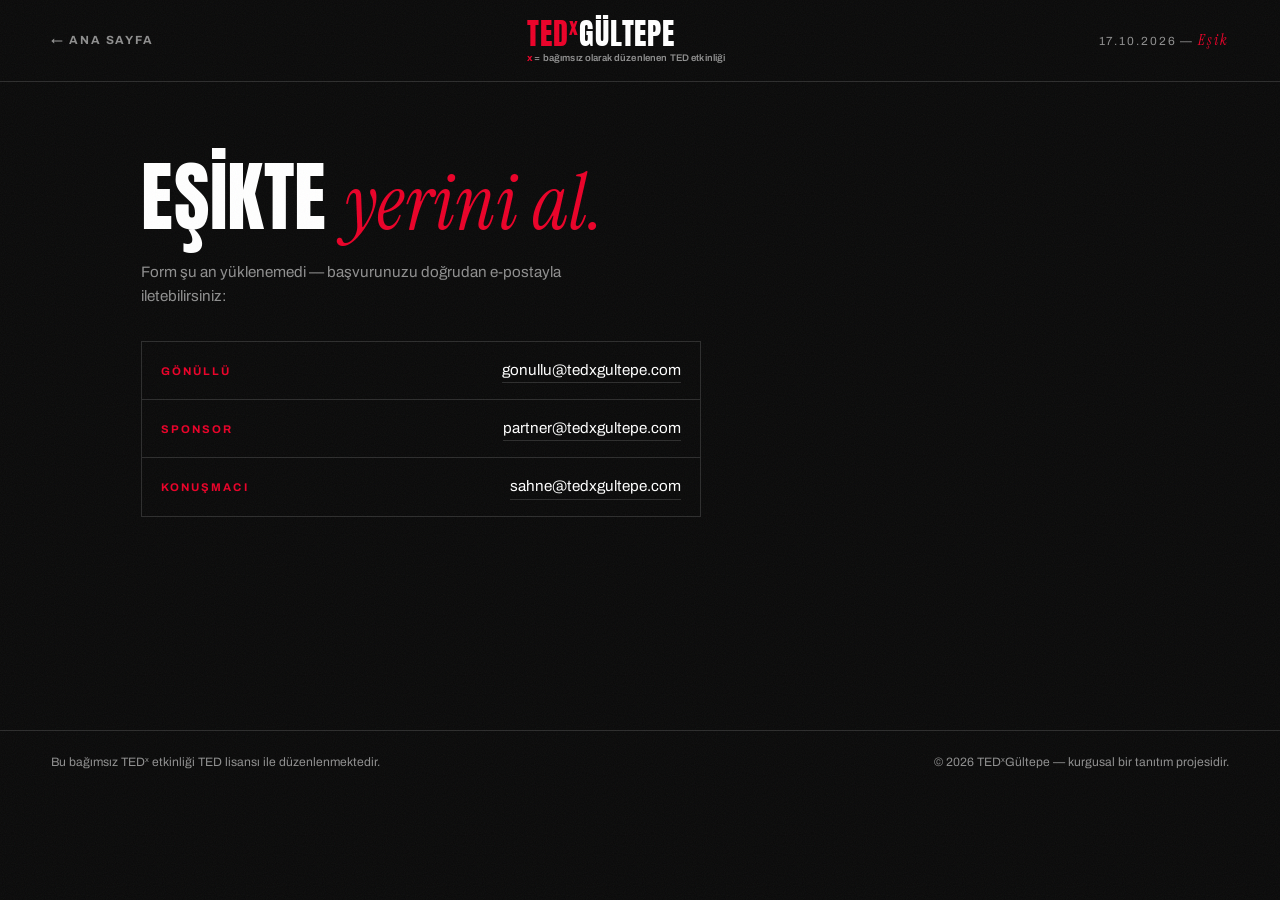
==== basvuru.html @ 4b9bf952 "Duyuru bandı ve iOS üst şerit denemeleri geri alındı (v=45) Bant, header/hero telafileri, güvenli al" ====
<!DOCTYPE html>
<html lang="tr" class="js">
<head>
  <meta charset="UTF-8" />
  <meta name="viewport" content="width=device-width, initial-scale=1.0" />
  <title>Başvuru | TEDxGültepe</title>
  <meta name="description" content="TEDxGültepe'ye gönüllü, konuşmacı veya sponsor olarak başvur. Eşikte yerini al — başvuru formu burada." />
  <meta name="theme-color" content="#EB0028" />
  <meta name="theme-color" content="#EB0028" media="(prefers-color-scheme: dark)" />
  <link rel="canonical" href="https://tedxgultepe.com/basvuru.html" />
  <meta property="og:title" content="Başvuru | TEDxGültepe" />
  <meta property="og:description" content="TEDxGültepe'ye gönüllü, konuşmacı veya sponsor olarak başvur." />
  <meta property="og:type" content="website" />
  <meta property="og:locale" content="tr_TR" />
  <meta property="og:url" content="https://tedxgultepe.com/basvuru.html" />
  <meta property="og:image" content="https://tedxgultepe.com/img/og-image.png" />
  <meta name="twitter:card" content="summary_large_image" />
  <meta name="twitter:image" content="https://tedxgultepe.com/img/og-image.png" />
  <meta name="robots" content="index, follow" />
  <link rel="icon" href="/favicon.svg" type="image/svg+xml" />
  <link rel="icon" href="/favicon-96.png" type="image/png" sizes="96x96" />
  <link rel="apple-touch-icon" href="/apple-touch-icon.png" />

  <link rel="preconnect" href="https://fonts.googleapis.com" />
  <link rel="preconnect" href="https://fonts.gstatic.com" crossorigin />
  <link href="https://fonts.googleapis.com/css2?family=Anton&family=Archivo:ital,wght@0,400;0,500;0,600;0,700;1,400&family=Instrument+Serif:ital@0;1&display=swap" rel="stylesheet" />

  <link rel="stylesheet" href="css/style.css?v=45" />
  <link rel="stylesheet" href="css/basvuru.css?v=39" />
</head>
<body class="bv">

  <a class="skip-link" href="#root">İçeriğe geç</a>

  <header class="bv-head">
    <a class="bv-back" href="index.html">← Ana sayfa</a>
    <a class="logo" href="index.html" aria-label="TEDxGültepe — ana sayfa">
      <span class="logo__word"><span class="logo__tedx">TED<span class="tedx-x">x</span></span><span class="logo__place">GÜLTEPE</span></span>
      <span class="logo__tag"><b>x</b> = bağımsız olarak düzenlenen TED etkinliği</span>
    </a>
    <span class="bv-date">17.10.2026 — <em>Eşik</em></span>
  </header>

  <main class="bv-main wrap">
    <div id="root">
      <p class="bv-loading">Başvuru formu yükleniyor…</p>
    </div>

    <!-- React/CDN yüklenemezse: düz mailto listesi -->
    <div id="fallback" class="bv-fallback" hidden>
      <h1 class="bv-title">Eşikte <em>yerini al.</em></h1>
      <p class="bv-sub">Form şu an yüklenemedi — başvurunuzu doğrudan e-postayla iletebilirsiniz:</p>
      <ul>
        <li><b>Gönüllü</b><a href="mailto:gonullu@tedxgultepe.com">gonullu@tedxgultepe.com</a></li>
        <li><b>Sponsor</b><a href="mailto:partner@tedxgultepe.com">partner@tedxgultepe.com</a></li>
        <li><b>Konuşmacı</b><a href="mailto:sahne@tedxgultepe.com">sahne@tedxgultepe.com</a></li>
      </ul>
    </div>

    <noscript>
      <div class="bv-fallback">
        <h1 class="bv-title">Eşikte <em>yerini al.</em></h1>
        <p class="bv-sub">Başvuru formu JavaScript gerektirir. Başvurunuzu doğrudan e-postayla iletebilirsiniz:</p>
        <ul>
          <li><b>Gönüllü</b><a href="mailto:gonullu@tedxgultepe.com">gonullu@tedxgultepe.com</a></li>
          <li><b>Sponsor</b><a href="mailto:partner@tedxgultepe.com">partner@tedxgultepe.com</a></li>
          <li><b>Konuşmacı</b><a href="mailto:sahne@tedxgultepe.com">sahne@tedxgultepe.com</a></li>
        </ul>
      </div>
    </noscript>
  </main>

  <footer class="bv-foot">
    <p>Bu bağımsız TED<span class="tedx-x">x</span> etkinliği TED lisansı ile düzenlenmektedir.</p>
    <p>© 2026 TED<span class="tedx-x">x</span>Gültepe — kurgusal bir tanıtım projesidir.</p>
  </footer>

  <div class="grain" aria-hidden="true"></div>

  <script src="js/imlec.js?v=39" defer></script>
  <script type="module" src="js/basvuru.js?v=37"></script>
</body>
</html>
---- css/style.css ----
/* ============================================================
   TEDxGültepe 2026 — "Eşik / Threshold"
   Editorial · cinematic · red/black/paper
   ============================================================ */

/* ---------- Tokens ---------- */
:root {
  --c-red: #EB0028;
  --c-red-deep: #B5001F;
  --c-black: #0A0A0A;
  --c-ink: #131313;
  --c-paper: #F2EFE9;
  --c-white: #FFFFFF;
  --c-gray: #8F8F8F;
  --c-gray-dark: #555;
  --line-light: rgba(255, 255, 255, 0.14);
  --line-dark: rgba(10, 10, 10, 0.16);

  --f-display: "Anton", "Arial Narrow", sans-serif;
  --f-serif: "Instrument Serif", Georgia, serif;
  --f-sans: "Archivo", "Helvetica Neue", sans-serif;

  --pad-x: clamp(1.25rem, 4vw, 5rem);
  --sec-y: clamp(5.5rem, 14vh, 11rem);

  --t-hero-name: clamp(4.2rem, 17.5vw, 17rem);
  --t-hero-tedx: clamp(2.2rem, 7vw, 6.2rem);
  --t-sec: clamp(2.6rem, 6.5vw, 6rem);
  --t-lead: clamp(1.25rem, 2.4vw, 2rem);
  --t-body: clamp(0.95rem, 1.1vw, 1.05rem);
  --t-small: 0.78rem;

  --ease-out: cubic-bezier(0.22, 1, 0.36, 1);
}

/* ---------- Reset ---------- */
*, *::before, *::after { box-sizing: border-box; margin: 0; padding: 0; }

html {
  -webkit-text-size-adjust: 100%;
  scrollbar-color: var(--c-red) var(--c-black);
}
html.no-js { scroll-behavior: smooth; }

body {
  font-family: var(--f-sans);
  font-size: var(--t-body);
  line-height: 1.6;
  color: var(--c-white);
  background: var(--c-black);
  overflow-x: clip;
  -webkit-font-smoothing: antialiased;
}

img { display: block; max-width: 100%; height: auto; }
a { color: inherit; text-decoration: none; }
ul, ol { list-style: none; }
em { font-family: var(--f-serif); font-style: italic; font-weight: 400; }
address { font-style: normal; }

::selection { background: var(--c-red); color: var(--c-white); }

:focus-visible {
  outline: 2px solid var(--c-red);
  outline-offset: 3px;
}

/* ---------- Utilities ---------- */
.wrap {
  width: 100%;
  max-width: 1640px;
  margin-inline: auto;
  padding-inline: var(--pad-x);
}

.skip-link {
  position: fixed;
  top: 0.75rem; left: 0.75rem;
  z-index: 300;
  padding: 0.6rem 1rem;
  background: var(--c-red);
  color: var(--c-white);
  font-weight: 600;
  font-size: var(--t-small);
  transform: translateY(-300%);
  transition: transform 0.25s var(--ease-out);
}
.skip-link:focus-visible { transform: translateY(0); }

/* TEDx marka yazımı — "x" küçük ve üst simge (TED'in tepesiyle hizalı).
   Çift sınıf: .bv-check span / .bv-summary span gibi geniş span
   seçicilerini kıdemle geçmek için */
.tedx-x.tedx-x {
  font-size: 0.62em;
  line-height: 0;
  text-transform: none;
  vertical-align: baseline;
  position: relative;
  top: -0.58em;
}

/* Reveal masks — em padding keeps Turkish diacritics (Ü, Ş, Ğ)
   and italic overhangs inside the clip box */
.mask {
  display: block;
  overflow: hidden;
  padding: 0.18em 0.12em 0.14em 0;
  margin: -0.18em -0.12em -0.14em 0;
}
.mask__inner { display: block; }

.st-mask {
  display: block;
  overflow: hidden;
  padding: 0.18em 0.12em 0.14em 0;
  margin: -0.18em -0.12em -0.14em 0;
}

/* Section labels — (01 — The theme) */
.sec-label {
  display: inline-flex;
  align-items: center;
  gap: 0.65rem;
  font-size: var(--t-small);
  font-weight: 600;
  letter-spacing: 0.22em;
  text-transform: uppercase;
  color: var(--c-gray-dark);
}
.sec-label i {
  width: 2.2rem; height: 2px;
  background: var(--c-red);
}
.sec-label--light { color: var(--c-gray); }

.sec-head { margin-bottom: clamp(2.5rem, 6vw, 5rem); }

.sec-title {
  font-family: var(--f-display);
  font-weight: 400;
  font-size: var(--t-sec);
  line-height: 0.96;
  letter-spacing: 0.005em;
  text-transform: uppercase;
  margin-top: 1.2rem;
}
.sec-title em {
  text-transform: none;
  color: var(--c-red);
  letter-spacing: 0;
  padding-right: .08em; /* italic overhang clip guard */
}

.sec-note {
  margin-top: 1.4rem;
  max-width: 42ch;
  color: var(--c-gray);
}


/* ---------- Buttons ---------- */
.btn {
  position: relative;
  display: inline-flex;
  align-items: center;
  justify-content: center;
  padding: 1.05rem 2.2rem;
  font-family: var(--f-sans);
  font-size: 0.85rem;
  font-weight: 700;
  letter-spacing: 0.14em;
  text-transform: uppercase;
  overflow: hidden;
  cursor: pointer;
  border: 1px solid transparent;
  transition: color 0.35s var(--ease-out), border-color 0.35s var(--ease-out);
}
.btn--sm { padding: 0.7rem 1.4rem; font-size: 0.72rem; }
.btn__label { position: relative; z-index: 1; }

.btn::before {
  content: "";
  position: absolute;
  inset: 0;
  transform: translateY(101%);
  transition: transform 0.45s var(--ease-out);
}
.btn:hover::before, .btn:focus-visible::before { transform: translateY(0); }

.btn--red { background: var(--c-red); color: var(--c-white); }
.btn--red::before { background: var(--c-white); }
.btn--red:hover, .btn--red:focus-visible { color: var(--c-black); }

.btn--ghost { border-color: var(--line-light); color: var(--c-white); }
.btn--ghost::before { background: var(--c-red); }
.btn--ghost:hover, .btn--ghost:focus-visible { border-color: var(--c-red); }

/* ============================================================
   PRELOADER
   ============================================================ */
.loader {
  position: fixed;
  inset: 0;
  z-index: 200;
  display: none;
  background: var(--c-black);
  color: var(--c-white);
}
.js .loader { display: block; }

.loader__center {
  position: absolute;
  top: 50%; left: 50%;
  transform: translate(-50%, -50%);
  display: flex;
  align-items: center;
  gap: 1.1rem;
}
.loader__x { color: var(--c-red); display: grid; place-items: center; }
.loader__x svg { animation: loaderSpin 2.4s var(--ease-out) infinite; }
@keyframes loaderSpin {
  0% { transform: rotate(0deg); }
  50% { transform: rotate(180deg); }
  100% { transform: rotate(360deg); }
}
.loader__word {
  font-family: var(--f-display);
  font-size: clamp(1.8rem, 5vw, 3.2rem);
  text-transform: uppercase;
  letter-spacing: 0.04em;
}
.loader__count {
  position: absolute;
  bottom: 1.4rem; right: var(--pad-x);
  font-family: var(--f-display);
  font-size: clamp(3rem, 9vw, 7rem);
  line-height: 1;
  color: var(--c-red);
}
.loader__tag {
  position: absolute;
  bottom: 2rem; left: var(--pad-x);
  font-size: var(--t-small);
  letter-spacing: 0.18em;
  text-transform: uppercase;
  color: var(--c-gray);
}

/* ============================================================
   HEADER
   ============================================================ */
.site-head {
  position: fixed;
  top: 0; left: 0; right: 0;
  z-index: 100;
  display: flex;
  align-items: center;
  justify-content: space-between;
  gap: 1.5rem;
  padding: 1.1rem var(--pad-x);
  transition: background-color 0.4s ease, padding 0.4s ease, border-color 0.4s ease;
  border-bottom: 1px solid transparent;
}
.site-head.is-solid {
  background: rgba(10, 10, 10, 0.82);
  -webkit-backdrop-filter: blur(12px);
  backdrop-filter: blur(12px);
  border-bottom-color: var(--line-light);
  padding-block: 0.75rem;
}

/* Logo — bitişik "TEDxGÜLTEPE" + TEDx marka etiketi ("x = bağımsız...") */
.logo {
  display: inline-flex;
  transition: opacity 0.4s ease;
  flex-direction: column;
  align-items: flex-start;
  gap: 0.36rem;
  line-height: 1;
  font-family: var(--f-display);
  font-weight: 400;
  font-size: 1.9rem;
  letter-spacing: 0.03em;
}
.logo__word { display: inline-flex; align-items: baseline; }
.logo__tedx { color: var(--c-red); }
.logo__place { color: var(--c-white); }
.logo__tag {
  font-family: var(--f-sans);
  font-size: 0.6rem;
  font-weight: 600;
  letter-spacing: 0.015em;
  color: var(--c-gray);
  white-space: nowrap;
}
.logo__tag b { color: var(--c-red); font-weight: 700; }

.site-nav { display: flex; gap: 2rem; }
.site-nav a {
  position: relative;
  font-size: 0.8rem;
  font-weight: 600;
  letter-spacing: 0.14em;
  text-transform: uppercase;
  color: var(--c-gray);
  transition: color 0.3s ease;
  padding-block: 0.3rem;
}
.site-nav a::after {
  content: "";
  position: absolute;
  left: 0; bottom: 0;
  width: 100%; height: 1px;
  background: var(--c-red);
  transform: scaleX(0);
  transform-origin: right;
  transition: transform 0.35s var(--ease-out);
}
.site-nav a:hover { color: var(--c-white); }
.site-nav a:hover::after { transform: scaleX(1); transform-origin: left; }

.site-head__right { display: flex; align-items: center; gap: 1rem; }

.burger {
  display: none;
  flex-direction: column;
  justify-content: center;
  gap: 7px;
  width: 44px; height: 44px;
  background: none;
  border: 1px solid var(--line-light);
  cursor: pointer;
  padding-inline: 10px;
}
.burger span {
  display: block;
  height: 2px;
  background: var(--c-white);
  transition: transform 0.35s var(--ease-out), opacity 0.3s;
}
.burger[aria-expanded="true"] span:first-child { transform: translateY(4.5px) rotate(45deg); }
.burger[aria-expanded="true"] span:last-child { transform: translateY(-4.5px) rotate(-45deg); }

/* ============================================================
   FULLSCREEN MENU
   ============================================================ */
.menu {
  position: fixed;
  inset: 0;
  z-index: 90;
  background: var(--c-ink);
  display: flex;
  flex-direction: column;
  justify-content: center;
  padding: 5.5rem var(--pad-x) 2.5rem;
  visibility: hidden;
  clip-path: inset(0 0 100% 0);
  overflow-y: auto;
}

.menu__nav { display: flex; flex-direction: column; }
.menu__nav a {
  display: flex;
  align-items: baseline;
  gap: 1.1rem;
  padding: 0.42rem 0;
  border-bottom: 1px solid var(--line-light);
  font-family: var(--f-display);
  font-size: clamp(1.55rem, 5.4vw, 2.9rem);
  line-height: 1.05;
  text-transform: uppercase;
  color: var(--c-white);
  transition: color 0.3s ease, padding-left 0.35s var(--ease-out);
}
.menu__nav a i {
  font-family: var(--f-sans);
  font-style: normal;
  font-size: 0.8rem;
  font-weight: 600;
  color: var(--c-red);
  letter-spacing: 0.15em;
}
.menu__nav a:hover { color: var(--c-red); padding-left: 0.8rem; }
.menu__nav a.is-red span { color: var(--c-red); }

.menu__foot {
  margin-top: 2.5rem;
  display: flex;
  justify-content: space-between;
  gap: 1rem;
  font-size: var(--t-small);
  letter-spacing: 0.14em;
  text-transform: uppercase;
  color: var(--c-gray);
}
.menu__foot em { color: var(--c-red); font-size: 1rem; }

body.menu-open { overflow: hidden; }

/* ============================================================
   HERO
   ============================================================ */
.hero {
  position: relative;
  min-height: 100svh;
  display: flex;
  flex-direction: column;
  justify-content: flex-end;
  overflow: hidden;
  background: var(--c-black);
  padding-bottom: 3rem;
}

.hero__canvas {
  position: absolute;
  inset: 0;
  width: 100%;
  height: 100%;
  z-index: 1;
}

.hero__glow {
  position: absolute;
  inset: 0;
  z-index: 0;
  background:
    radial-gradient(58% 48% at 68% 38%, rgba(235, 0, 40, 0.22), transparent 70%),
    radial-gradient(40% 38% at 22% 70%, rgba(235, 0, 40, 0.1), transparent 70%);
}
.no-webgl .hero__glow {
  background:
    radial-gradient(60% 55% at 65% 40%, rgba(235, 0, 40, 0.42), transparent 70%),
    radial-gradient(45% 40% at 22% 72%, rgba(235, 0, 40, 0.18), transparent 70%);
}

.hero__inner { position: relative; z-index: 2; }

.hero__title {
  font-family: var(--f-display);
  font-weight: 400;
  text-transform: uppercase;
  line-height: 0.88;
  margin-left: -0.04em;
}
/* Mobil poster rozeti — masaüstünde yok */
.hero__eyebrow { display: none; }

.hero__tedx {
  font-size: var(--t-hero-tedx);
  color: var(--c-red);
  letter-spacing: 0.02em;
}
.hero__name {
  font-size: var(--t-hero-name);
  letter-spacing: 0.005em;
  color: var(--c-white);
  /* pozitif boşluk: Ü'nün noktaları üstteki "TEDx"in x'ine değmesin */
  margin-top: 0.03em;
}

.hero__row {
  display: flex;
  align-items: flex-end;
  justify-content: space-between;
  gap: 2.5rem;
  margin-top: clamp(1.2rem, 2.4vh, 1.8rem);
  flex-wrap: wrap;
}
/* Sponsorlar tema+CTA satırının altında */
.hero__lead .hero__partners { flex-basis: 100%; margin-top: 0.3rem; }

.hero__theme {
  font-family: var(--f-serif);
  font-size: clamp(1.3rem, 2.6vw, 2.1rem);
  line-height: 1.25;
  color: var(--c-white);
  max-width: 30ch;
}
/* Masaüstünde içerik dikeyde ortalı; koordinat satırı altta sabit */
@media (min-width: 1100px) {
  .hero { justify-content: center; }
  /* .hero ön eki: temel .hero__bottom kuralı dosyada daha sonra geldiği için
     özgüllükle eziyoruz — alt satır akıştan çıkıp hero tabanına sabitlenir */
  .hero .hero__bottom {
    position: absolute;
    left: 0;
    right: 0;
    bottom: 2.4rem;
    margin-top: 0;
  }
}

/* Tema cümlesi + CTA yan yana; sponsorlar altta tam satır */
.hero__lead {
  display: flex;
  align-items: center;
  flex-wrap: wrap;
  gap: 1.4rem 2.4rem;
}
.hero__cta {
  padding: 0.8rem 1.8rem;
  font-size: 0.76rem;
}
.hero__theme em { color: var(--c-red); padding-right: .06em; }

.hero__meta {
  display: flex;
  align-items: flex-end;
  gap: clamp(1.2rem, 3vw, 2.8rem);
  flex-wrap: wrap;
}

/* Destekleyenler — meta bloğunun yerini alan sponsor logoları */
.hero__partners { display: flex; flex-direction: column; gap: 0.65rem; }
.hero__partners-label {
  font-size: 0.66rem;
  font-weight: 600;
  letter-spacing: 0.22em;
  text-transform: uppercase;
  color: var(--c-gray);
}
.hero__partners-row {
  display: flex;
  align-items: baseline;
  gap: clamp(0.9rem, 1.8vw, 1.7rem);
  flex-wrap: wrap;
}
.hp-logo {
  font-family: var(--f-display);
  font-size: 1.02rem;
  letter-spacing: 0.05em;
  color: var(--c-white);
  opacity: 0.55;
  white-space: nowrap;
  transition: opacity 0.3s ease;
}
.hp-logo:hover { opacity: 1; }
.hp-logo small {
  font-family: var(--f-serif);
  font-style: italic;
  font-size: 0.72em;
  margin-left: 0.18em;
  color: var(--c-red);
}
.hp-logo--main { opacity: 0.95; }
.hp-logo--wide {
  font-family: var(--f-sans);
  font-weight: 700;
  font-size: 0.72rem;
  letter-spacing: 0.22em;
}
.hp-logo--all {
  font-family: var(--f-sans);
  font-weight: 700;
  font-size: 0.68rem;
  letter-spacing: 0.18em;
  text-transform: uppercase;
  color: var(--c-red);
  opacity: 0.9;
  border-bottom: 1px solid currentColor;
  padding-bottom: 0.15rem;
}
.hp-logo--all:hover { opacity: 1; color: var(--c-white); }

/* Görsel sponsor logoları — marka renkleriyle; koyu hero zemininde
   okunurluk için açık plaka üzerinde. SVG'ler içerik sınırına kırpık. */
.hp-logo-img {
  height: 2.75rem;
  width: auto;
  max-width: 11rem;
  object-fit: contain;
  padding: 0.55rem 0.85rem;
  background: var(--c-paper);
  border-radius: 0.4rem;
  opacity: 0.96;
  transition: opacity 0.3s ease, transform 0.35s var(--ease-out);
}
.hp-logo-img:hover { opacity: 1; transform: scale(1.05); }

.hero__bottom {
  position: relative;
  z-index: 2;
  display: grid;
  grid-template-columns: 1fr auto 1fr;
  align-items: end;
  gap: 1rem;
  margin-top: clamp(1.2rem, 2.6vh, 2rem);
  font-size: var(--t-small);
  letter-spacing: 0.18em;
  text-transform: uppercase;
  color: var(--c-gray);
}
.hero__coords { justify-self: start; }
.hero__edition { justify-self: end; }
.hero__scroll { justify-self: center; display: inline-flex; flex-direction: column-reverse; align-items: center; gap: 0.45rem; }
.hero__scroll i {
  width: 1px; height: 2.2rem;
  background: linear-gradient(var(--c-red), transparent);
  animation: scrollHint 1.8s ease-in-out infinite;
}
@keyframes scrollHint {
  0%, 100% { transform: scaleY(0.4); transform-origin: top; opacity: 0.5; }
  50% { transform: scaleY(1); opacity: 1; }
}

/* ---------- Hero: uçan kartlar (sağ sütun, ≥1100px) ---------- */
.hero__cards {
  position: absolute;
  z-index: 3;
  right: clamp(1.5rem, 4vw, 5rem);
  top: 46%;
  /* Masaüstünde kartlar %15 büyük — iç ölçüler orantılı ölçeklenir */
  transform: translateY(-50%) scale(1.15);
  transform-origin: 100% 50%;
  display: flex;
  flex-direction: column;
  align-items: flex-end;
  gap: 1.1rem;
  width: min(340px, 26vw);
}

/* Kartlar başlık/meta satırıyla çakışmasın */
@media (min-width: 1100px) {
  .hero__row { padding-right: calc(min(340px, 26vw) + clamp(1rem, 2.5vw, 3rem)); }
}

.hcard {
  width: 100%;
  background: rgba(14, 14, 14, 0.58);
  border: 1px solid var(--line-light);
  -webkit-backdrop-filter: blur(14px);
  backdrop-filter: blur(14px);
  padding: 1.1rem 1.2rem 1.2rem;
  box-shadow: 0 24px 60px rgba(0, 0, 0, 0.45);
}
.hcard--spk { border-top: 2px solid var(--c-red); }
.hcard--count { width: 84%; }
.hcard--tix { width: 92%; }
/* Destekleyenler kartı yalnız mobil poster düzeninde görünür */
.hcard--sponsors { display: none; }

.hcard__head {
  display: flex;
  align-items: center;
  justify-content: space-between;
  gap: 1rem;
}
.hcard__label {
  display: block;
  font-size: 0.62rem;
  font-weight: 700;
  letter-spacing: 0.22em;
  text-transform: uppercase;
  color: var(--c-gray);
}
.hcard__dots { display: inline-flex; gap: 0.32rem; }
.hcard__dots i {
  width: 0.35rem; height: 0.35rem;
  border-radius: 50%;
  background: rgba(255, 255, 255, 0.25);
  transition: background-color 0.3s ease, transform 0.3s ease;
}
.hcard__dots i.is-on { background: var(--c-red); transform: scale(1.3); }

.hcard__person {
  display: flex;
  align-items: center;
  gap: 0.9rem;
  margin-top: 0.95rem;
}
.hcard__person img {
  width: 3.4rem; height: 3.4rem;
  object-fit: cover;
  border-radius: 50%;
  border: 1px solid var(--line-light);
  filter: grayscale(1) contrast(1.05);
}
.hcard__who { display: flex; flex-direction: column; gap: 0.18rem; min-width: 0; }
.hcard__who strong {
  font-family: var(--f-display);
  font-weight: 400;
  font-size: 1.05rem;
  letter-spacing: 0.02em;
  text-transform: uppercase;
}
.hcard__who span {
  font-size: 0.66rem;
  font-weight: 600;
  letter-spacing: 0.16em;
  text-transform: uppercase;
  color: var(--c-red);
}
.hcard__talk {
  margin-top: 0.8rem;
  font-family: var(--f-serif);
  font-style: italic;
  font-size: 1.02rem;
  line-height: 1.3;
  color: rgba(255, 255, 255, 0.85);
}

.hcard__count {
  display: flex;
  gap: 1.4rem;
  margin-top: 0.85rem;
}
.hcard__count b {
  display: block;
  font-family: var(--f-display);
  font-weight: 400;
  font-size: 1.9rem;
  line-height: 1;
  color: var(--c-white);
}
.hcard__count i {
  display: block;
  margin-top: 0.3rem;
  font-style: normal;
  font-size: 0.56rem;
  font-weight: 700;
  letter-spacing: 0.2em;
  text-transform: uppercase;
  color: var(--c-gray);
}
.hcard__foot {
  display: block;
  margin-top: 0.85rem;
  padding-top: 0.7rem;
  border-top: 1px solid var(--line-light);
  font-size: 0.64rem;
  font-weight: 600;
  letter-spacing: 0.18em;
  text-transform: uppercase;
  color: var(--c-gray);
}
.hcard__foot em { color: var(--c-red); font-size: 0.85rem; }

.hcard__bar {
  margin-top: 0.9rem;
  height: 4px;
  background: rgba(255, 255, 255, 0.14);
  overflow: hidden;
}
.hcard__bar i {
  display: block;
  width: 72%;
  height: 100%;
  background: var(--c-red);
}
.hcard__fill {
  margin-top: 0.7rem;
  font-size: 0.8rem;
  line-height: 1.45;
  color: var(--c-gray);
}
.hcard__fill b { color: var(--c-white); }
.hcard__cta {
  display: inline-block;
  margin-top: 0.75rem;
  padding-bottom: 0.2rem;
  font-size: 0.7rem;
  font-weight: 700;
  letter-spacing: 0.18em;
  text-transform: uppercase;
  color: var(--c-red);
  border-bottom: 1px solid currentColor;
  transition: color 0.3s ease;
}
.hcard__cta:hover { color: var(--c-white); }

/* ============================================================
   MARQUEE
   ============================================================ */
.marquee {
  overflow: hidden;
  border-block: 1px solid var(--c-black);
  user-select: none;
}
.marquee--red { background: var(--c-red); color: var(--c-white); }

.marquee__track {
  display: flex;
  width: max-content;
  animation: marquee 22s linear infinite;
}
.marquee__track--slow { animation-duration: 30s; }

.marquee__group {
  display: flex;
  align-items: center;
  gap: 2.4rem;
  padding: 0.95rem 1.2rem;
  flex-shrink: 0;
}
.marquee__group span {
  font-family: var(--f-display);
  font-size: clamp(1.1rem, 2.4vw, 1.8rem);
  text-transform: uppercase;
  letter-spacing: 0.03em;
  white-space: nowrap;
}
.marquee__group b { font-weight: 400; opacity: 0.55; }

@keyframes marquee {
  to { transform: translateX(-50%); }
}

/* ============================================================
   THEME / STORY  (paper section)
   ============================================================ */
.theme {
  background: var(--c-paper);
  color: var(--c-black);
  padding-block: var(--sec-y);
}

.theme__grid {
  display: grid;
  grid-template-columns: minmax(180px, 1fr) minmax(0, 2.2fr);
  gap: clamp(2rem, 5vw, 6rem);
}

.theme__side { position: relative; }
.theme__big-tr {
  position: sticky;
  top: 18vh;
  display: block;
  margin-top: 2.2rem;
  font-family: var(--f-display);
  font-size: clamp(3.4rem, 7vw, 7.5rem);
  line-height: 0.9;
  color: transparent;
  -webkit-text-stroke: 1.5px rgba(10, 10, 10, 0.28);
  writing-mode: vertical-rl;
  text-orientation: mixed;
  letter-spacing: 0.06em;
}

.theme__title {
  font-family: var(--f-display);
  font-weight: 400;
  font-size: clamp(2.2rem, 4.6vw, 4.4rem);
  line-height: 1.02;
  text-transform: uppercase;
  max-width: 18ch;
}

.theme__lead {
  margin-top: clamp(1.8rem, 4vw, 3rem);
  font-size: var(--t-lead);
  line-height: 1.45;
  font-weight: 400;
  max-width: 56ch;
  color: var(--c-ink);
}
.theme__lead .w { display: inline-block; }

/* Tam genişlik istatistik şeridi — hücreler ortalı, çizgiyle arasında nefes payı */
.theme__stats {
  margin-top: clamp(3rem, 6vw, 5rem);
  display: grid;
  grid-template-columns: repeat(4, minmax(0, 1fr));
  border-top: 1px solid var(--line-dark);
}
.theme__stats li {
  padding: 2.4rem 1.2rem 0.5rem;
  border-right: 1px solid var(--line-dark);
  text-align: center;
}
.theme__stats li:last-child { border-right: 0; }
.theme__stat-num {
  font-family: var(--f-display);
  font-size: clamp(2.6rem, 5.4vw, 5rem);
  line-height: 1;
  color: var(--c-red);
  display: block;
}
.theme__stat-label {
  display: block;
  margin-top: 0.7rem;
  font-size: var(--t-small);
  font-weight: 600;
  letter-spacing: 0.1em;
  text-transform: uppercase;
  color: var(--c-gray-dark);
  max-width: 22ch;
  margin-inline: auto;
}

/* ============================================================
   KIRILMA  (interaktif cam interlüdü)
   ============================================================ */
.kirilma {
  position: relative;
  min-height: 100svh;
  overflow: hidden;
  background: #08080b;
  --kr-glow: 0;
}
@media (pointer: fine) {
  .kirilma, .kirilma a, .kirilma button { cursor: none; }
}

/* İçerik akışta kalır: kısa ekranda bölüm büyür, hiçbir şey kırpılmaz.
   Alt boşluk HUD'a (ilerleme + ipucu + buton) yer ayırır — CTA ile çakışmaz. */
.kirilma__content {
  position: relative;
  z-index: 0;
  min-height: 100svh;
  display: flex;
  flex-direction: column;
  align-items: center;
  justify-content: center;
  text-align: center;
  padding: 5.5rem var(--pad-x) 11rem;
}
.kirilma__vignette {
  position: absolute;
  inset: 0;
  pointer-events: none;
  background: radial-gradient(ellipse at center, transparent 45%, rgba(0, 0, 0, 0.6) 100%);
}
.kirilma__kicker {
  margin-bottom: 2rem;
  font-size: 0.68rem;
  font-weight: 600;
  letter-spacing: 0.5em;
  text-transform: uppercase;
  color: rgba(255, 255, 255, 0.55);
}
.kirilma__word {
  font-family: var(--f-display);
  font-size: clamp(3.4rem, 14vw, 12rem);
  /* Ş kuyruğu ve İ noktası kutudan taşmasın — üst/alt metne binmez */
  line-height: 1.18;
  letter-spacing: 0.08em;
  color: var(--c-white);
  user-select: none;
  /* kırılma ilerledikçe kırmızı parlama artar (JS --kr-glow günceller) */
  text-shadow: 0 0 calc(18px + var(--kr-glow) * 26px)
    rgba(235, 0, 40, calc(0.1 + var(--kr-glow) * 0.2));
}
.kirilma__line {
  margin-top: 1.9rem;
  font-size: clamp(1rem, 1.8vw, 1.3rem);
  font-weight: 500;
  letter-spacing: 0.04em;
  color: rgba(255, 255, 255, 0.85);
}
.kirilma__line em { color: var(--c-red); }
.kirilma__desc {
  margin-top: 1rem;
  max-width: 38rem;
  font-size: 0.9rem;
  line-height: 1.65;
  color: rgba(255, 255, 255, 0.55);
}
.kirilma__rule {
  display: block;
  width: 4rem;
  height: 1px;
  margin-top: 2.2rem;
  background: rgba(255, 255, 255, 0.2);
}
.kirilma__cta {
  pointer-events: auto;
  display: inline-flex;
  align-items: center;
  gap: 0.5rem;
  margin-top: 1.6rem;
  padding: 0.85rem 1.8rem;
  border: 1px solid rgba(235, 0, 40, 0.7);
  border-radius: 999px;
  font-size: 0.72rem;
  font-weight: 700;
  letter-spacing: 0.2em;
  text-transform: uppercase;
  color: var(--c-red);
  transition: background-color 0.3s ease, color 0.3s ease, opacity 0.45s ease, border-color 0.45s ease;
}
.kirilma__cta:hover, .kirilma__cta:focus-visible { background: var(--c-red); color: var(--c-white); }
/* Cam kırılmadan kilitli — tıklamalar alttaki cama geçer */
.kirilma__cta[aria-disabled="true"] {
  opacity: 0.3;
  border-color: rgba(255, 255, 255, 0.25);
  color: rgba(255, 255, 255, 0.6);
  pointer-events: none;
}
.kirilma__cta.is-unlocked { animation: ctaUnlock 0.6s var(--ease-out); }
@keyframes ctaUnlock {
  0% { transform: scale(1); }
  40% { transform: scale(1.1); }
  100% { transform: scale(1); }
}
.kirilma__cta i { font-style: normal; transition: transform 0.3s ease; }
.kirilma__cta:hover i { transform: translateX(4px); }

.kirilma__bg { position: absolute; inset: 0; z-index: 10; pointer-events: none; }
.kirilma__fx { position: absolute; inset: 0; z-index: 20; pointer-events: none; }
.kirilma__topline {
  position: absolute;
  top: 0; left: 0; right: 0;
  height: 2px;
  z-index: 30;
  pointer-events: none;
  background: linear-gradient(to right, var(--c-red), rgba(235, 0, 40, 0.6), transparent);
}

.kirilma__hud {
  position: absolute;
  inset-inline: 0;
  bottom: 2rem;
  z-index: 30;
  display: flex;
  flex-direction: column;
  align-items: center;
  gap: 0.8rem;
  pointer-events: none;
}
.kirilma__progress { width: 16rem; max-width: 70vw; }
.kirilma__progress-head {
  display: flex;
  justify-content: space-between;
  margin-bottom: 0.4rem;
  font-size: 0.6rem;
  font-weight: 600;
  letter-spacing: 0.3em;
  text-transform: uppercase;
  color: rgba(255, 255, 255, 0.6);
}
.kirilma__progress-track {
  height: 4px;
  border-radius: 999px;
  background: rgba(255, 255, 255, 0.1);
  overflow: hidden;
}
.kirilma__progress-track i {
  display: block;
  width: 0%;
  height: 100%;
  border-radius: 999px;
  background: var(--c-red);
  transition: width 0.3s ease-out;
}
.kirilma__hint {
  font-size: 0.6rem;
  letter-spacing: 0.35em;
  text-transform: uppercase;
  color: rgba(255, 255, 255, 0.6);
  animation: pulseSoft 2.4s ease-in-out infinite;
}
@keyframes pulseSoft {
  0%, 100% { opacity: 0.6; }
  50% { opacity: 1; }
}
.kirilma__all {
  pointer-events: auto;
  background: none;
  border: none;
  cursor: pointer;
  font: inherit;
  padding-bottom: 0.15rem;
  font-size: 0.6rem;
  font-weight: 700;
  letter-spacing: 0.25em;
  text-transform: uppercase;
  color: rgba(255, 255, 255, 0.4);
  border-bottom: 1px solid transparent;
  transition: color 0.3s ease, border-color 0.3s ease;
}
.kirilma__all:hover, .kirilma__all:focus-visible { color: var(--c-red); border-color: var(--c-red); }

/* statik mod: reduced-motion / canvas kurulamadı → cam yok, içerik direkt */
.kirilma--static .kirilma__bg,
.kirilma--static .kirilma__fx,
.kirilma--static .kirilma__hud { display: none; }
.kirilma--static, .kirilma--static a, .kirilma--static button { cursor: auto; }

/* ============================================================
   SPEAKERS  (black section)
   ============================================================ */
.speakers {
  background: var(--c-black);
  padding-block: var(--sec-y);
}

.spk-grid {
  display: grid;
  grid-template-columns: repeat(4, minmax(0, 1fr));
  gap: clamp(1rem, 2vw, 1.8rem);
}
/* Mobilde yatay kaydırmalı kart şeridi — ipucu yalnız orada görünür */
.spk-swipe {
  display: none;
  margin-bottom: 1rem;
  font-size: 0.62rem;
  font-weight: 700;
  letter-spacing: 0.3em;
  text-transform: uppercase;
  color: var(--c-gray);
}

.spk-card {
  position: relative;
  background: var(--c-ink);
  border: 1px solid var(--line-light);
  transition: border-color 0.4s ease, transform 0.5s var(--ease-out);
}
.spk-card:hover { border-color: var(--c-red); transform: translateY(-6px); }
.spk-card:nth-child(even) { margin-top: clamp(0rem, 3vw, 3rem); }

.spk-card__media {
  position: relative;
  aspect-ratio: 4 / 5;
  overflow: hidden;
  background: #1d1d1d;
}
.spk-card__media::after {
  content: "";
  position: absolute;
  inset: 0;
  background: var(--c-red);
  mix-blend-mode: multiply;
  opacity: 0;
  transition: opacity 0.45s ease;
}
.spk-card__media img {
  width: 100%; height: 100%;
  object-fit: cover;
  filter: grayscale(1) contrast(1.06);
  transform: scale(1.01);
  transition: transform 0.7s var(--ease-out);
}
/* Yerel portreler dikey format — üstten hizala ki kafa kırpılmasın, fazlalık alttan gitsin */
.spk-card__media img[src^="img/speakers/"],
.hcard__person img[src^="img/speakers/"] { object-position: center top; }
.spk-card:hover .spk-card__media::after { opacity: 0.85; }
.spk-card:hover .spk-card__media img { transform: scale(1.07); }

.spk-card__body { padding: 1.2rem 1.2rem 1.4rem; }
.spk-card__idx {
  position: absolute;
  top: 0.9rem; left: 0.9rem;
  z-index: 1;
  font-family: var(--f-display);
  font-size: 1rem;
  color: var(--c-white);
  background: rgba(10, 10, 10, 0.55);
  padding: 0.25rem 0.55rem;
  letter-spacing: 0.06em;
}
.spk-card__name {
  font-family: var(--f-display);
  font-weight: 400;
  font-size: clamp(1.25rem, 1.6vw, 1.6rem);
  line-height: 1.05;
  text-transform: uppercase;
  letter-spacing: 0.015em;
}
.spk-card__role {
  margin-top: 0.45rem;
  font-size: 0.72rem;
  font-weight: 600;
  letter-spacing: 0.18em;
  text-transform: uppercase;
  color: var(--c-red);
}
.spk-card__talk {
  margin-top: 0.7rem;
  font-size: 1.02rem;
  line-height: 1.35;
  color: var(--c-gray);
  transition: color 0.35s ease;
}
.spk-card:hover .spk-card__talk { color: var(--c-white); }

/* ============================================================
   SCHEDULE  (paper section)
   ============================================================ */
.schedule {
  background: var(--c-paper);
  color: var(--c-black);
  padding-block: var(--sec-y);
}
.schedule .sec-note { color: var(--c-gray-dark); }

.sched { border-top: 1px solid var(--line-dark); }

.sched__row {
  position: relative;
  display: grid;
  grid-template-columns: 7rem minmax(0, 1fr) auto;
  align-items: center;
  gap: clamp(1rem, 3vw, 3rem);
  padding: 1.5rem 1rem;
  border-bottom: 1px solid var(--line-dark);
  transition: color 0.3s ease;
  isolation: isolate;
}
.sched__row::before {
  content: "";
  position: absolute;
  inset: 0;
  z-index: -1;
  background: var(--c-black);
  transform: scaleY(0);
  transform-origin: bottom;
  transition: transform 0.4s var(--ease-out);
}
.sched__row:hover::before { transform: scaleY(1); transform-origin: top; }
.sched__row:hover { color: var(--c-paper); }

.sched__time {
  font-family: var(--f-display);
  font-size: clamp(1.4rem, 2.6vw, 2.2rem);
  color: var(--c-red);
  line-height: 1;
}
.sched__info h3 {
  font-family: var(--f-sans);
  font-weight: 700;
  font-size: clamp(1.05rem, 1.8vw, 1.45rem);
  letter-spacing: 0.01em;
}
.sched__info p {
  margin-top: 0.25rem;
  color: var(--c-gray-dark);
  transition: color 0.3s ease;
  max-width: 56ch;
}
.sched__row:hover .sched__info p { color: var(--c-gray); }

.sched__tag {
  font-size: 0.68rem;
  font-weight: 700;
  letter-spacing: 0.2em;
  text-transform: uppercase;
  padding: 0.45rem 0.9rem;
  border: 1px solid currentColor;
  color: var(--c-red);
  white-space: nowrap;
}
.sched__tag--break { color: var(--c-gray-dark); }
.sched__row:hover .sched__tag--break { color: var(--c-gray); }
.sched__tag--perf { background: var(--c-red); color: var(--c-white); border-color: var(--c-red); }

/* ============================================================
   DENEYİM  (black section)
   ============================================================ */
.exp {
  background: var(--c-black);
  padding-block: var(--sec-y);
  border-top: 1px solid var(--line-light);
}

.exp__grid {
  display: grid;
  grid-template-columns: repeat(3, minmax(0, 1fr));
  gap: clamp(1rem, 2vw, 1.8rem);
}

.exp-card {
  position: relative;
  display: flex;
  flex-direction: column;
  background: var(--c-ink);
  border: 1px solid var(--line-light);
  transition: border-color 0.4s ease, transform 0.5s var(--ease-out);
}
.exp-card:hover { border-color: var(--c-red); transform: translateY(-6px); }

.exp-card__media {
  aspect-ratio: 3 / 2;
  overflow: hidden;
  background: #1d1d1d;
}
.exp-card__media img {
  width: 100%; height: 100%;
  object-fit: cover;
  filter: grayscale(1) contrast(1.05) brightness(0.85);
  transition: transform 0.7s var(--ease-out), filter 0.5s ease;
}
.exp-card:hover .exp-card__media img {
  transform: scale(1.06);
  filter: grayscale(0.15) contrast(1.05) brightness(0.95);
}

.exp-card__body { padding: 1.2rem 1.3rem 1.5rem; }
.exp-card__idx {
  font-family: var(--f-display);
  font-size: 0.95rem;
  letter-spacing: 0.08em;
  color: var(--c-red);
}
.exp-card__body h3 {
  margin-top: 0.55rem;
  font-family: var(--f-display);
  font-weight: 400;
  font-size: clamp(1.3rem, 1.8vw, 1.7rem);
  text-transform: uppercase;
  letter-spacing: 0.02em;
}
.exp-card__body p {
  margin-top: 0.6rem;
  font-size: 0.92rem;
  line-height: 1.5;
  color: var(--c-gray);
}

/* Mekan & Ulaşım bilgi kartı (kırmızı hücre, 2 sütun) */
.exp-card--info {
  grid-column: span 2;
  padding: 1.6rem 1.5rem 1.8rem;
  background: var(--c-red);
  border-color: var(--c-red);
}
.exp-card--info:hover { border-color: var(--c-white); }
.exp-card--info .exp-card__idx { color: var(--c-white); opacity: 0.8; }
.exp-card--info h3 {
  margin-top: 0.55rem;
  font-family: var(--f-display);
  font-weight: 400;
  font-size: clamp(1.4rem, 2vw, 1.9rem);
  text-transform: uppercase;
  letter-spacing: 0.02em;
  color: var(--c-white);
}
.exp-card__addr {
  margin-top: 1rem;
  line-height: 1.55;
  color: rgba(255, 255, 255, 0.92);
}
.exp-card__addr strong { font-weight: 700; }
.exp-card__how {
  margin-top: 1.1rem;
  border-top: 1px solid rgba(255, 255, 255, 0.3);
  flex-grow: 1;
}
.exp-card__how li {
  display: flex;
  align-items: baseline;
  gap: 0.9rem;
  padding: 0.6rem 0;
  border-bottom: 1px solid rgba(255, 255, 255, 0.3);
  font-size: 0.85rem;
}
.exp-card__how b {
  font-family: var(--f-display);
  font-weight: 400;
  min-width: 2.6rem;
  color: var(--c-white);
}
.exp-card__how span { color: rgba(255, 255, 255, 0.88); }
.exp-card--info .btn {
  margin-top: 1.3rem;
  align-self: flex-start;
  border-color: rgba(255, 255, 255, 0.55);
}
.exp-card--info .btn--ghost::before { background: var(--c-white); }
.exp-card--info .btn--ghost:hover,
.exp-card--info .btn--ghost:focus-visible {
  border-color: var(--c-white);
  color: var(--c-black);
}

/* ============================================================
   HIGHLIGHTS — horizontal scroll  (ink section)
   ============================================================ */
.hl {
  background: var(--c-ink);
  padding-top: var(--sec-y);
  border-top: 1px solid var(--line-light);
}
.hl__head { margin-bottom: clamp(2rem, 5vw, 4rem); }

.hl__pin { overflow: hidden; }
.hl__track {
  display: flex;
  gap: clamp(1.2rem, 2.5vw, 2.5rem);
  width: max-content;
  padding: 0 var(--pad-x) var(--sec-y);
  align-items: stretch;
}

.hl-card {
  width: clamp(300px, 34vw, 460px);
  flex-shrink: 0;
  background: var(--c-black);
  border: 1px solid var(--line-light);
  transition: border-color 0.4s ease;
}
.hl-card:hover { border-color: var(--c-red); }

.hl-card__media {
  position: relative;
  aspect-ratio: 3 / 2;
  overflow: hidden;
  background: #1d1d1d;
}
.hl-card__media img {
  width: 100%; height: 100%;
  object-fit: cover;
  filter: grayscale(1) contrast(1.05) brightness(0.85);
  transition: transform 0.7s var(--ease-out), filter 0.5s ease;
}
.hl-card:hover .hl-card__media img {
  transform: scale(1.06);
  filter: grayscale(0.2) contrast(1.05) brightness(0.95);
}
.hl-card__play {
  position: absolute;
  right: 1rem; bottom: 1rem;
  width: 3.2rem; height: 3.2rem;
  display: grid;
  place-items: center;
  background: var(--c-red);
  color: var(--c-white);
  font-size: 0.85rem;
  border-radius: 50%;
  transition: transform 0.4s var(--ease-out);
}
.hl-card:hover .hl-card__play { transform: scale(1.15) rotate(360deg); }

.hl-card__meta { padding: 1.3rem 1.3rem 1.5rem; }
.hl-card__year {
  font-size: 0.7rem;
  font-weight: 700;
  letter-spacing: 0.2em;
  color: var(--c-red);
}
.hl-card__meta h3 {
  margin-top: 0.6rem;
  font-family: var(--f-serif);
  font-weight: 400;
  font-size: clamp(1.3rem, 1.9vw, 1.7rem);
  line-height: 1.2;
}
.hl-card__meta p {
  margin-top: 0.5rem;
  font-size: 0.85rem;
  color: var(--c-gray);
}
.hl-card__views {
  display: inline-block;
  margin-top: 0.9rem;
  font-size: 0.7rem;
  font-weight: 700;
  letter-spacing: 0.16em;
  text-transform: uppercase;
  color: var(--c-gray);
  border: 1px solid var(--line-light);
  padding: 0.35rem 0.7rem;
}

.hl-card--cta {
  display: flex;
  flex-direction: column;
  justify-content: space-between;
  background: var(--c-red);
  border-color: var(--c-red);
  padding: 2rem;
  min-height: 100%;
}
.hl-card--cta__big {
  font-family: var(--f-display);
  font-size: clamp(2rem, 3.4vw, 3.2rem);
  line-height: 1;
  text-transform: uppercase;
  color: var(--c-white);
}
.hl-card--cta__big em { text-transform: none; color: var(--c-black); }
.hl-card--cta__link {
  font-weight: 700;
  font-size: 0.85rem;
  letter-spacing: 0.16em;
  text-transform: uppercase;
  color: var(--c-white);
  border-bottom: 2px solid var(--c-white);
  align-self: flex-start;
  padding-bottom: 0.3rem;
  transition: color 0.3s, border-color 0.3s;
}
.hl-card--cta:hover .hl-card--cta__link { color: var(--c-black); border-color: var(--c-black); }

/* ============================================================
   HİKAYEMİZ  (paper section)
   ============================================================ */
.story {
  background: var(--c-paper);
  color: var(--c-black);
  padding-block: var(--sec-y);
}

.story__grid {
  display: grid;
  grid-template-columns: minmax(0, 1.35fr) minmax(0, 1fr);
  gap: clamp(2.5rem, 6vw, 7rem);
  align-items: start;
}

.story__lead {
  margin-top: clamp(1.8rem, 4vw, 3rem);
  font-size: var(--t-lead);
  line-height: 1.45;
  max-width: 52ch;
  color: var(--c-ink);
}
.story__lead .w { display: inline-block; }

.story__quote {
  margin-top: clamp(2rem, 4vw, 3rem);
  padding: 1.6rem 1.8rem;
  border-left: 3px solid var(--c-red);
  background: rgba(10, 10, 10, 0.04);
}
.story__quote p {
  font-family: var(--f-serif);
  font-size: clamp(1.2rem, 1.9vw, 1.6rem);
  line-height: 1.35;
}
.story__quote em { color: var(--c-red); }

.story__values {
  margin-top: clamp(2rem, 4vw, 3rem);
  border-top: 1px solid var(--line-dark);
}
.story__values li {
  display: flex;
  align-items: baseline;
  gap: 1.1rem;
  padding: 0.95rem 0;
  border-bottom: 1px solid var(--line-dark);
}
.story__values b {
  font-family: var(--f-display);
  font-weight: 400;
  color: var(--c-red);
}
.story__values span { color: var(--c-gray-dark); }

.story__timeline { margin-top: 3.4rem; }
.story__timeline li {
  position: relative;
  display: flex;
  gap: 1.4rem;
  padding: 1.4rem 0 1.4rem 1.7rem;
  border-left: 2px solid var(--line-dark);
}
.story__timeline li::before {
  content: "";
  position: absolute;
  left: -6px; top: 2rem;
  width: 10px; height: 10px;
  border-radius: 50%;
  background: var(--c-red);
}
.story__timeline li:last-child { border-left-color: var(--c-red); }
.story__year {
  font-family: var(--f-display);
  font-size: clamp(1.6rem, 2.6vw, 2.4rem);
  line-height: 1;
  min-width: 4.6rem;
  color: var(--c-red);
}
.story__timeline h3 {
  font-family: var(--f-sans);
  font-weight: 700;
  font-size: 1.05rem;
}
.story__timeline p {
  margin-top: 0.35rem;
  font-size: 0.92rem;
  color: var(--c-gray-dark);
  max-width: 38ch;
}

/* ============================================================
   KELİMELER  (parçacık interlüdü)
   ============================================================ */
.ptext {
  position: relative;
  min-height: 100svh;
  overflow: hidden;
  background: #050507;
  border-top: 1px solid var(--line-light);
}
.ptext__glow {
  position: absolute;
  left: 50%; top: 50%;
  width: 70vh; height: 70vh;
  transform: translate(-50%, -50%);
  border-radius: 50%;
  background: rgba(235, 0, 40, 0.1);
  filter: blur(150px);
  pointer-events: none;
}
.ptext__canvas {
  position: absolute;
  inset: 0;
  width: 100%;
  height: 100%;
  z-index: 1;
}
.ptext__vignette {
  position: absolute;
  inset: 0;
  z-index: 2;
  pointer-events: none;
  background: radial-gradient(ellipse at center, transparent 45%, rgba(5, 5, 7, 0.85) 100%);
}

/* WebGL/CDN çöktüğünde statik başlık */
.ptext__fallback { display: none; }
.ptext--fallback .ptext__canvas { display: none; }
.ptext--fallback .ptext__fallback {
  display: flex;
  align-items: center;
  justify-content: center;
  position: absolute;
  inset: 0;
  z-index: 1;
  font-family: var(--f-display);
  font-size: clamp(4rem, 16vw, 14rem);
  letter-spacing: 0.04em;
  color: var(--c-red);
}

.ptext__kicker {
  position: absolute;
  top: clamp(4rem, 10vh, 6.5rem);
  left: 50%;
  transform: translateX(-50%);
  z-index: 3;
  font-size: 0.66rem;
  font-weight: 600;
  letter-spacing: 0.45em;
  text-transform: uppercase;
  color: rgba(255, 255, 255, 0.45);
  white-space: nowrap;
  pointer-events: none;
}

.ptext__hud {
  position: absolute;
  inset-inline: 0;
  bottom: 0;
  z-index: 3;
  display: flex;
  flex-direction: column;
  align-items: center;
  gap: 1.4rem;
  padding-bottom: 3rem;
  pointer-events: none;
}
.ptext__dots { display: inline-flex; align-items: center; gap: 0.7rem; }
.ptext__dots i {
  width: 1.25rem;
  height: 3px;
  border-radius: 999px;
  background: rgba(255, 255, 255, 0.2);
  transition: width 0.5s var(--ease-out), background-color 0.5s ease;
}
.ptext__dots i.is-on { width: 2.5rem; background: var(--c-red); }
.ptext__caption {
  font-family: var(--f-display);
  font-size: 0.9rem;
  letter-spacing: 0.4em;
  text-transform: uppercase;
  color: rgba(255, 255, 255, 0.7);
}
.ptext__caption b { font-weight: 400; color: var(--c-red); }
.ptext__scroll {
  display: inline-flex;
  flex-direction: column;
  align-items: center;
  gap: 0.5rem;
  font-size: 0.6rem;
  letter-spacing: 0.3em;
  text-transform: uppercase;
  color: rgba(255, 255, 255, 0.3);
}
.ptext__scroll i {
  width: 1px;
  height: 2rem;
  background: linear-gradient(rgba(255, 255, 255, 0.4), transparent);
}

/* Ekran okuyucu yardımcı sınıfı */
.sr-only {
  position: absolute;
  width: 1px; height: 1px;
  padding: 0; margin: -1px;
  overflow: hidden;
  clip: rect(0, 0, 0, 0);
  white-space: nowrap;
  border: 0;
}

/* ============================================================
   ORGANİZASYON EKİBİ  (ink section)
   ============================================================ */
.team {
  background: var(--c-ink);
  padding-block: var(--sec-y);
  border-top: 1px solid var(--line-light);
}

.team__grid {
  display: grid;
  grid-template-columns: repeat(4, minmax(0, 1fr));
  gap: clamp(1rem, 2vw, 1.6rem);
}

.team-card {
  background: var(--c-black);
  border: 1px solid var(--line-light);
  transition: border-color 0.4s ease, transform 0.5s var(--ease-out);
}
.team-card:hover { border-color: var(--c-red); transform: translateY(-5px); }

.team-card__media {
  position: relative;
  aspect-ratio: 1;
  overflow: hidden;
  background: #1d1d1d;
}
.team-card__media::after {
  content: "";
  position: absolute;
  inset: 0;
  background: var(--c-red);
  mix-blend-mode: multiply;
  opacity: 0;
  transition: opacity 0.45s ease;
}
.team-card:hover .team-card__media::after { opacity: 0.8; }
.team-card__media img {
  width: 100%; height: 100%;
  object-fit: cover;
  filter: grayscale(1) contrast(1.06);
  transition: transform 0.7s var(--ease-out);
}
.team-card:hover .team-card__media img { transform: scale(1.07); }

.team-card__body { padding: 1rem 1.1rem 1.2rem; }
.team-card__body h3 {
  font-family: var(--f-display);
  font-weight: 400;
  font-size: 1.15rem;
  text-transform: uppercase;
  letter-spacing: 0.02em;
}
.team-card__body p {
  margin-top: 0.35rem;
  font-size: 0.68rem;
  font-weight: 600;
  letter-spacing: 0.16em;
  text-transform: uppercase;
  color: var(--c-red);
}

.team__cta {
  margin-top: 2.5rem;
  text-align: center;
  color: var(--c-gray);
}
.team__cta a {
  color: var(--c-red);
  font-weight: 600;
  border-bottom: 1px solid currentColor;
  transition: color 0.3s ease;
}
.team__cta a:hover { color: var(--c-white); }

/* ============================================================
   BAŞVURULAR  (black section)
   ============================================================ */
.apply {
  background: var(--c-black);
  padding-block: var(--sec-y);
  border-top: 1px solid var(--line-light);
}

.apply__grid {
  display: grid;
  grid-template-columns: repeat(3, minmax(0, 1fr));
  gap: clamp(1rem, 2vw, 1.8rem);
}

.apply-card {
  position: relative;
  display: flex;
  flex-direction: column;
  min-height: clamp(280px, 28vw, 380px);
  padding: clamp(1.6rem, 2.6vw, 2.4rem);
  background: var(--c-ink);
  border: 1px solid var(--line-light);
  overflow: hidden;
  isolation: isolate;
  transition: border-color 0.4s ease, transform 0.5s var(--ease-out);
}
.apply-card::before {
  content: "";
  position: absolute;
  inset: 0;
  z-index: -1;
  background: var(--c-red);
  transform: translateY(101%);
  transition: transform 0.5s var(--ease-out);
}
.apply-card:hover { border-color: var(--c-red); transform: translateY(-6px); }
.apply-card:hover::before { transform: translateY(0); }

.apply-card__idx {
  font-family: var(--f-serif);
  font-style: italic;
  font-size: clamp(2.2rem, 3.4vw, 3.4rem);
  line-height: 1;
  color: var(--c-red);
  transition: color 0.35s ease;
}
.apply-card:hover .apply-card__idx { color: var(--c-black); }
.apply-card__title {
  margin-top: auto;
  font-family: var(--f-display);
  font-weight: 400;
  font-size: clamp(2rem, 3.4vw, 3.2rem);
  line-height: 1;
  text-transform: uppercase;
}
.apply-card__desc {
  margin-top: 0.9rem;
  max-width: 30ch;
  color: var(--c-gray);
  transition: color 0.35s ease;
}
.apply-card:hover .apply-card__desc { color: rgba(255, 255, 255, 0.92); }
.apply-card__link {
  align-self: flex-start;
  margin-top: 1.6rem;
  padding-bottom: 0.25rem;
  font-size: 0.78rem;
  font-weight: 700;
  letter-spacing: 0.18em;
  text-transform: uppercase;
  color: var(--c-red);
  border-bottom: 1px solid currentColor;
  transition: color 0.35s ease, border-color 0.35s ease;
}
.apply-card:hover .apply-card__link { color: var(--c-white); border-color: var(--c-white); }

/* ============================================================
   SPONSORS  (paper section)
   ============================================================ */
.sponsors {
  background: var(--c-paper);
  color: var(--c-black);
  padding-block: var(--sec-y);
}

.sponsors__main {
  display: flex;
  flex-direction: column;
  align-items: center;
  gap: 1rem;
  padding: clamp(2.5rem, 6vw, 4.5rem) 1rem;
  border: 1px solid var(--line-dark);
  margin-bottom: 2rem;
  text-align: center;
}
.sponsors__tier {
  font-size: 0.7rem;
  font-weight: 700;
  letter-spacing: 0.26em;
  text-transform: uppercase;
  color: var(--c-red);
}
/* Ana partner — kare rozet logo (gerçek vektör SVG, her yoğunlukta net) */
.sponsors__logo-img {
  height: clamp(7rem, 16vw, 10rem);
  width: auto;
}

.sponsors__grid {
  display: grid;
  grid-template-columns: repeat(4, minmax(0, 1fr));
  border: 1px solid var(--line-dark);
  border-width: 1px 0 0 1px;
}
.sponsors__grid li {
  display: grid;
  place-items: center;
  min-height: clamp(7rem, 12vw, 10rem);
  border: 1px solid var(--line-dark);
  border-width: 0 1px 1px 0;
  padding: 1.5rem;
  transition: background-color 0.35s ease;
}
.sponsors__grid li:hover { background: var(--c-white); }

.sp-logo {
  font-size: clamp(1.05rem, 1.7vw, 1.5rem);
  color: var(--c-ink);
  opacity: 0.75;
  transition: opacity 0.3s ease, transform 0.4s var(--ease-out);
  text-align: center;
  line-height: 1.2;
}
.sponsors__grid li:hover .sp-logo { opacity: 1; transform: scale(1.06); }
.sp-logo--serif { font-family: var(--f-serif); font-size: clamp(1.4rem, 2.2vw, 2rem); }
.sp-logo--heavy { font-family: var(--f-display); letter-spacing: 0.05em; }
.sp-logo--heavy small, .sp-logo--wide small {
  display: block;
  font-family: var(--f-sans);
  font-size: 0.6rem;
  font-weight: 600;
  letter-spacing: 0.4em;
  margin-top: 0.3rem;
  color: var(--c-red);
}
.sp-logo--mono { font-family: ui-monospace, "SF Mono", monospace; font-weight: 600; letter-spacing: -0.02em; }
.sp-logo--wide { font-weight: 700; letter-spacing: 0.25em; font-size: clamp(0.85rem, 1.3vw, 1.1rem); }

/* Görsel sponsor logoları — açık zeminde marka renkleriyle */
.sp-logo-img {
  height: clamp(2rem, 3.2vw, 2.9rem);
  width: auto;
  max-width: min(80%, 14rem);
  object-fit: contain;
  opacity: 0.92;
  transition: opacity 0.3s ease, transform 0.4s var(--ease-out);
}
.sponsors__grid li:hover .sp-logo-img { opacity: 1; transform: scale(1.06); }

.sponsors__cta {
  margin-top: 2.5rem;
  text-align: center;
  color: var(--c-gray-dark);
}
.sponsors__cta a {
  color: var(--c-red);
  font-weight: 600;
  border-bottom: 1px solid currentColor;
  transition: color 0.3s;
}
.sponsors__cta a:hover { color: var(--c-black); }

/* ============================================================
   TICKETS  (red section)
   ============================================================ */
.tickets {
  background: var(--c-red);
  color: var(--c-white);
  padding-bottom: var(--sec-y);
  overflow: hidden;
}

.tickets__marquee {
  border-bottom: 1px solid rgba(255, 255, 255, 0.25);
  margin-bottom: clamp(3rem, 8vw, 6rem);
  overflow: hidden;
}
.tickets__marquee .marquee__group span { opacity: 0.92; }

.tickets__title {
  font-family: var(--f-display);
  font-weight: 400;
  font-size: clamp(3.4rem, 11vw, 11rem);
  line-height: 0.9;
  text-transform: uppercase;
  margin-left: -0.04em;
}
.tickets__note {
  margin-top: 1.5rem;
  font-size: var(--t-lead);
  font-family: var(--f-serif);
  max-width: 36ch;
  opacity: 0.92;
}

.tix {
  margin-top: clamp(3rem, 7vw, 5.5rem);
  display: grid;
  grid-template-columns: repeat(3, minmax(0, 1fr));
  gap: clamp(1rem, 2vw, 2rem);
  align-items: stretch;
}

.tix__card {
  display: flex;
  flex-direction: column;
  background: var(--c-black);
  padding: clamp(1.6rem, 3vw, 2.4rem);
  border: 1px solid transparent;
  transition: transform 0.45s var(--ease-out), border-color 0.35s ease;
}
.tix__card:hover { transform: translateY(-8px); }
.tix__card--main { border-color: var(--c-white); position: relative; }
.tix__card--main::before {
  content: "En popüler";
  position: absolute;
  top: -0.75rem; left: 1.4rem;
  background: var(--c-white);
  color: var(--c-black);
  font-size: 0.62rem;
  font-weight: 700;
  letter-spacing: 0.2em;
  text-transform: uppercase;
  padding: 0.3rem 0.7rem;
}
.tix__card--soldout { opacity: 0.55; }
.tix__card--soldout:hover { transform: none; }

.tix__tier {
  font-size: 0.72rem;
  font-weight: 700;
  letter-spacing: 0.24em;
  text-transform: uppercase;
  color: var(--c-red);
}
.tix__price {
  font-family: var(--f-display);
  font-size: clamp(2.6rem, 5vw, 4.2rem);
  line-height: 1;
  margin-top: 0.9rem;
}
.tix__feat {
  margin-top: 1.4rem;
  flex-grow: 1;
}
.tix__feat li {
  padding: 0.55rem 0;
  border-bottom: 1px solid var(--line-light);
  font-size: 0.92rem;
  color: var(--c-gray);
}
.tix__btn {
  display: block;
  margin-top: 1.6rem;
  padding: 0.95rem 1rem;
  text-align: center;
  background: var(--c-red);
  color: var(--c-white);
  font-size: 0.78rem;
  font-weight: 700;
  letter-spacing: 0.18em;
  text-transform: uppercase;
  transition: background-color 0.35s ease, color 0.35s ease;
}
a.tix__btn:hover { background: var(--c-white); color: var(--c-black); }
.tix__card--soldout .tix__btn {
  background: transparent;
  border: 1px solid var(--line-light);
  color: var(--c-gray);
  cursor: not-allowed;
  text-decoration: line-through;
}

/* ============================================================
   İLETİŞİM  (black section)
   ============================================================ */
.contact {
  background: var(--c-black);
  padding-block: var(--sec-y);
}

.contact__grid {
  display: grid;
  grid-template-columns: minmax(0, 1fr) minmax(0, 1.25fr);
  gap: clamp(2.5rem, 6vw, 6rem);
  align-items: start;
}

.contact__addr {
  margin-top: 2.2rem;
  font-size: var(--t-lead);
  line-height: 1.5;
  color: var(--c-gray);
}
.contact__addr strong { color: var(--c-white); font-weight: 600; }

.contact__social {
  margin-top: 1.8rem;
  display: flex;
  flex-wrap: wrap;
  gap: 0.6rem;
}
.contact__social a {
  display: inline-block;
  padding: 0.55rem 1rem;
  border: 1px solid var(--line-light);
  font-size: 0.7rem;
  font-weight: 700;
  letter-spacing: 0.16em;
  text-transform: uppercase;
  transition: border-color 0.3s ease, color 0.3s ease;
}
.contact__social a:hover { border-color: var(--c-red); color: var(--c-red); }

.contact__direct {
  margin-top: 1.6rem;
  font-size: 0.9rem;
  color: var(--c-gray);
}
.contact__direct a {
  color: var(--c-red);
  font-weight: 600;
  border-bottom: 1px solid currentColor;
  transition: color 0.3s ease;
}
.contact__direct a:hover { color: var(--c-white); }

/* İletişim formu — mailto ile gönderir, backend yok */
.contact__form { display: grid; gap: 1.4rem; }
.cf-row {
  display: grid;
  grid-template-columns: repeat(2, minmax(0, 1fr));
  gap: 1.4rem;
}

.cf-field label {
  display: block;
  margin-bottom: 0.55rem;
  font-size: 0.7rem;
  font-weight: 700;
  letter-spacing: 0.18em;
  text-transform: uppercase;
  color: var(--c-gray);
}
.cf-field input,
.cf-field select,
.cf-field textarea {
  width: 100%;
  padding: 0.95rem 1.05rem;
  background: var(--c-ink);
  border: 1px solid var(--line-light);
  color: var(--c-white);
  font: inherit;
  font-size: 0.95rem;
  border-radius: 0;
  transition: border-color 0.3s ease, background-color 0.3s ease;
}
.cf-field select {
  appearance: none;
  -webkit-appearance: none;
  background-image: url("data:image/svg+xml,%3Csvg xmlns='http://www.w3.org/2000/svg' width='12' height='8'%3E%3Cpath d='M1 1l5 5 5-5' stroke='%23EB0028' stroke-width='2' fill='none'/%3E%3C/svg%3E");
  background-repeat: no-repeat;
  background-position: right 1rem center;
  padding-right: 2.6rem;
  cursor: pointer;
}
.cf-field select:invalid { color: var(--c-gray); }
.cf-field textarea { resize: vertical; min-height: 8rem; }
.cf-field input:focus,
.cf-field select:focus,
.cf-field textarea:focus {
  outline: none;
  border-color: var(--c-red);
}
.cf-field input::placeholder,
.cf-field textarea::placeholder { color: rgba(143, 143, 143, 0.7); }
.cf-field.has-err input,
.cf-field.has-err select,
.cf-field.has-err textarea {
  border-color: var(--c-red);
  background: rgba(235, 0, 40, 0.07);
}
.cf-err {
  margin-top: 0.45rem;
  font-size: 0.8rem;
  font-weight: 600;
  color: #ff5c76;
}

.cf-actions {
  display: flex;
  align-items: center;
  gap: 1.4rem;
  flex-wrap: wrap;
}
.cf-actions .btn { border: 0; }
.cf-done { font-size: 0.85rem; color: var(--c-gray); }
.cf-done[hidden] { display: none; }

/* ============================================================
   FOOTER
   ============================================================ */
.footer {
  background: var(--c-black);
  padding: var(--sec-y) 0 2rem;
  border-top: 1px solid var(--line-light);
}

.footer__wordmark {
  font-family: var(--f-display);
  font-size: clamp(3rem, 12.5vw, 12.5rem);
  line-height: 0.9;
  text-transform: uppercase;
  color: var(--c-red);
  white-space: nowrap;
  margin-left: -0.04em;
}
.footer__wordmark span:not(.tedx-x) {
  color: transparent;
  -webkit-text-stroke: 2px rgba(255, 255, 255, 0.35);
}

.footer__cols {
  display: grid;
  grid-template-columns: repeat(4, minmax(0, 1fr));
  gap: 2rem;
  margin-top: clamp(3rem, 7vw, 5rem);
  padding-top: 2.5rem;
  border-top: 1px solid var(--line-light);
}
.footer__col h3 {
  font-size: 0.7rem;
  font-weight: 700;
  letter-spacing: 0.24em;
  text-transform: uppercase;
  color: var(--c-gray);
  margin-bottom: 1.1rem;
}
.footer__col a {
  display: block;
  padding: 0.28rem 0;
  color: var(--c-white);
  font-size: 0.95rem;
  transition: color 0.25s ease, padding-left 0.3s var(--ease-out);
}
.footer__col a:hover { color: var(--c-red); padding-left: 0.4rem; }
.footer__addr { margin-top: 0.8rem; color: var(--c-gray); font-size: 0.85rem; }
.footer__col--cta p { color: var(--c-gray); margin-bottom: 1.2rem; }
.footer__col--cta em { color: var(--c-red); font-size: 1.15rem; }
.footer__col--cta .btn { display: inline-flex; }

.footer__legal {
  margin-top: 3.5rem;
  padding-top: 1.5rem;
  border-top: 1px solid var(--line-light);
  display: flex;
  justify-content: space-between;
  gap: 1rem;
  flex-wrap: wrap;
  font-size: 0.78rem;
  color: var(--c-gray);
}

/* ============================================================
   GRAIN OVERLAY
   ============================================================ */
.grain {
  position: fixed;
  inset: 0;
  z-index: 150;
  pointer-events: none;
  opacity: 0.05;
  background-image: url("data:image/svg+xml,%3Csvg xmlns='http://www.w3.org/2000/svg' width='160' height='160'%3E%3Cfilter id='n'%3E%3CfeTurbulence type='fractalNoise' baseFrequency='0.9' numOctaves='2' stitchTiles='stitch'/%3E%3C/filter%3E%3Crect width='160' height='160' filter='url(%23n)' opacity='1'/%3E%3C/svg%3E");
  background-size: 160px 160px;
}

/* ============================================================
   RESPONSIVE
   ============================================================ */
@media (max-width: 1099px) {
  /* İçerik uzayınca kicker header'ın altına girmesin */
  .hero { min-height: 90svh; padding-top: 5.5rem; }

  /* Kartlar dar ekranda gizlenmez: başlığın altında sade, alt alta.
     DOM sırası doğal (inner → cards → bottom); order hilesi yok.
     Masaüstünün dağınık genişlikleri ve ağır efektleri burada sıfırlanır. */
  .hero__cards {
    position: static;
    transform: none;
    width: auto;
    flex-direction: column;
    align-items: stretch;
    gap: 0.9rem;
    margin-top: 2.2rem;
    padding-inline: var(--pad-x);
  }
  .hero__cards .hcard,
  .hcard--count,
  .hcard--tix { width: 100%; }
  .hcard {
    box-shadow: none;
    -webkit-backdrop-filter: none;
    backdrop-filter: none;
    background: rgba(14, 14, 14, 0.85);
  }
}

@media (max-width: 1100px) {
  .spk-grid { grid-template-columns: repeat(3, minmax(0, 1fr)); }
  .spk-card:nth-child(even) { margin-top: 0; }
  .footer__cols { grid-template-columns: repeat(2, minmax(0, 1fr)); }
}

@media (max-width: 900px) {
  .site-nav { display: none; }
  .burger { display: flex; }

  .theme__grid { grid-template-columns: 1fr; }
  .theme__big-tr { display: none; }
  .theme__stats { grid-template-columns: repeat(2, minmax(0, 1fr)); }
  .theme__stats li { border-right: 0; border-bottom: 1px solid var(--line-dark); padding-bottom: 1.4rem; }

  .exp__grid { grid-template-columns: repeat(2, minmax(0, 1fr)); }

  .story__grid { grid-template-columns: 1fr; }
  .story__timeline { margin-top: 0; }

  .team__grid { grid-template-columns: repeat(2, minmax(0, 1fr)); }

  .apply__grid { grid-template-columns: 1fr; max-width: 640px; }
  .apply-card { min-height: 0; }
  .apply-card__title { margin-top: 1.6rem; }

  .contact__grid { grid-template-columns: 1fr; }

  /* Highlights: native horizontal scroll on touch/tablet */
  .hl__track {
    width: auto;
    overflow-x: auto;
    scroll-snap-type: x mandatory;
    -webkit-overflow-scrolling: touch;
    scrollbar-width: none;
  }
  .hl__track::-webkit-scrollbar { display: none; }
  .hl-card { scroll-snap-align: start; width: min(78vw, 420px); }

  .tix { grid-template-columns: 1fr; max-width: 560px; }
}

@media (max-width: 700px) {
  /* Yükleyicideki uzun etiket dar ekranda taşıyor — mobilde gösterme */
  .loader__tag { display: none; }

  /* Logo etiketiyle birlikte mobilde de görünür — küçültülmüş etiket sığar */
  .logo { font-size: 1.65rem; }
  .logo__tag { font-size: 0.5rem; letter-spacing: 0.01em; }
  .site-head .btn--sm { padding: 0.75rem 1.05rem; }
  .btn__label { white-space: nowrap; }

  /* ---- MOBİL POSTER HERO: ekran 1 = 100svh, ortalanmış kompozisyon ---- */
  /* İlk ekran yalnız poster: kartlar fold altında kalır (32rem kısa ekran tabanı) */
  .hero { --hero-frame: max(100svh, 32rem); min-height: auto; padding-top: 0; padding-bottom: 2.4rem; }
  /* X ve glow yalnız ilk ekranı çerçeveler */
  .hero__canvas, .hero__glow { height: var(--hero-frame); bottom: auto; }
  .hero__inner {
    min-height: var(--hero-frame);
    display: flex;
    flex-direction: column;
    justify-content: center;
    align-items: center;
    text-align: center;
    padding-top: 4rem;
    padding-bottom: 3rem; /* taban satırına pay */
  }
  .hero__eyebrow {
    display: inline-flex;
    align-items: baseline;
    gap: 0.4rem;
    margin-bottom: 0.9rem;
    padding: 0.5rem 1rem;
    border: 1px solid rgba(235, 0, 40, 0.55);
    border-radius: 999px;
    font-size: 0.6rem;
    font-weight: 700;
    letter-spacing: 0.26em;
    text-transform: uppercase;
    color: rgba(255, 255, 255, 0.85);
  }
  .hero__eyebrow b { color: var(--c-red); }
  /* Kenardan kenara tipografi; TEDX hafif bindirilmiş */
  .hero__title { display: flex; flex-direction: column; align-items: center; }
  .hero__tedx { font-size: 9.5vw; margin-bottom: -1.4vw; }
  .hero__name { font-size: 24.5vw; letter-spacing: -0.012em; line-height: 0.98; }
  .hero__row { margin-top: 1.1rem; justify-content: center; }
  .hero__lead { flex-direction: column; align-items: center; gap: 1.2rem; }
  .hero__theme { max-width: 28ch; }
  .hero__cta { min-height: 46px; padding: 0.8rem 1.9rem; font-size: 0.72rem; }
  /* Sponsorlar ilk ekrandan çıktı — en alttaki karta taşındı */
  .hero__lead .hero__partners { display: none; }
  .hcard--sponsors { display: block; }
  .hcard__sponsors {
    overflow: hidden;
    margin-top: 0.8rem;
    -webkit-mask-image: linear-gradient(90deg, transparent, #000 10%, #000 90%, transparent);
    mask-image: linear-gradient(90deg, transparent, #000 10%, #000 90%, transparent);
  }
  .hcard__sponsors-row {
    display: flex;
    flex-wrap: nowrap;
    align-items: center;
    gap: 0.7rem;
    width: max-content;
    animation: hcardSlide 8s ease-in-out infinite alternate;
  }
  /* Kart iç genişliği = 100vw − 2·pad-x (wrap) − 2·1.2rem (hcard padding) */
  @keyframes hcardSlide {
    from { transform: translateX(0); }
    to { transform: translateX(calc(100vw - (2 * var(--pad-x)) - 2.4rem - 100%)); }
  }
  /* Taban satırı ilk ekranın dibine sabit */
  .hero .hero__bottom {
    position: absolute;
    left: 0;
    right: 0;
    top: calc(var(--hero-frame) - 3.3rem);
    margin: 0;
    align-items: end;
    font-size: 0.62rem;
    letter-spacing: 0.14em;
  }
  .hero__bottom > * { white-space: nowrap; }
  .hero__scroll { gap: 0.45rem; }
  .hero__scroll i { height: 1.7rem; }
  .hero__cards { margin-top: 0.9rem; gap: 0.8rem; }

  /* Konuşmacılar: alt alta 8 kart çok uzun — yatay kaydırmalı şerit */
  .spk-swipe { display: block; }
  .spk-grid {
    display: flex;
    gap: 0.9rem;
    overflow-x: auto;
    scroll-snap-type: x mandatory;
    -webkit-overflow-scrolling: touch;
    padding-bottom: 0.9rem;
    scrollbar-width: none;
  }
  .spk-grid::-webkit-scrollbar { display: none; }
  .spk-card { flex: 0 0 min(76vw, 300px); scroll-snap-align: center; }

  /* Kırılma: masaüstü gibi tam ekran — kare orantı hissi yok */
  .kirilma__content { min-height: 100svh; padding: 3.6rem var(--pad-x) 9rem; }
  .kirilma__word { font-size: clamp(3.9rem, 17vw, 7rem); }
  .kirilma__kicker { margin-bottom: 1.2rem; }
  .kirilma__line { margin-top: 1.2rem; }
  .kirilma__rule { margin-top: 1.4rem; }
  .kirilma__cta { margin-top: 1.2rem; padding: 0.75rem 1.5rem; font-size: 0.66rem; }

  /* Menü: ortalama yerine üstten başla — üst boşluk dağınıklığı gider */
  .menu { justify-content: flex-start; padding-top: 6.2rem; }
  .menu__foot { margin-top: auto; padding-top: 1.6rem; }

  /* Partner ızgarası: 4 sütun mobilde pul gibi kalıyor — 2 sütun */
  .sponsors__grid { grid-template-columns: repeat(2, minmax(0, 1fr)); }
  .sponsors__grid li { min-height: 6.5rem; padding: 1.2rem; }
  .sp-logo-img { height: 2.4rem; }

  .sched__row { grid-template-columns: 4.6rem minmax(0, 1fr); }
  .sched__tag { display: none; }

  .hero__row { flex-direction: column; align-items: flex-start; }
  .hero__meta { align-items: flex-start; }

  .exp__grid { grid-template-columns: 1fr; }
  .exp-card--info { grid-column: auto; }

  .kirilma__hud { bottom: 1.4rem; }
  .kirilma__desc { font-size: 0.82rem; }
  .hp-logo-img { height: 2.1rem; max-width: 8rem; padding: 0.35rem 0.6rem; }
  .ptext__hud { padding-bottom: 2.2rem; }
  .ptext__kicker { letter-spacing: 0.3em; }

  .footer__legal { flex-direction: column; }
}

@media (max-width: 480px) {
  .theme__stats { grid-template-columns: 1fr 1fr; }
  .hero__meta { gap: 1rem 1.6rem; }
  .footer__cols { grid-template-columns: 1fr; }
  .hl-card { width: 84vw; }
  .cf-row { grid-template-columns: 1fr; }
}

/* Tall-enough screens only: hero bottom row breathing room */
@media (max-height: 600px) {
  .hero { padding-bottom: 2rem; }
  .hero__bottom { margin-top: 1.2rem; }
}

/* Kısa ekranlarda Kırılma tek ekrana sığsın — sıkı dikey ritim */
@media (max-height: 720px) {
  .kirilma__content { padding: 3.6rem var(--pad-x) 8.6rem; }
  .kirilma__word { font-size: clamp(2.8rem, 11vw, 7.5rem); }
  .kirilma__kicker { margin-bottom: 1.1rem; }
  .kirilma__line { margin-top: 1.1rem; }
  .kirilma__desc { margin-top: 0.7rem; }
  .kirilma__rule { margin-top: 1.3rem; }
  .kirilma__cta { margin-top: 1.1rem; }
  .kirilma__hud { bottom: 1.2rem; gap: 0.55rem; }
}

/* ============================================================
   REDUCED MOTION
   ============================================================ */
@media (prefers-reduced-motion: reduce) {
  *, *::before, *::after {
    animation-duration: 0.01ms !important;
    animation-iteration-count: 1 !important;
    transition-duration: 0.01ms !important;
  }
  html { scroll-behavior: auto; }
  .marquee__track { animation: none; }
  .hero__scroll i { animation: none; }
  .kirilma__hint { animation: none; }
  .hcard__sponsors-row { animation: none; }
  .hcard__sponsors {
    overflow-x: auto;
    -webkit-mask-image: none;
    mask-image: none;
  }
  .loader { display: none !important; }
}

/* ===================== VİDEO LIGHTBOX (Sahneden) ===================== */
.vmodal {
  position: fixed;
  inset: 0;
  z-index: 400;
  display: grid;
  place-items: center;
  padding: clamp(1rem, 4vw, 3rem);
  background: rgba(10, 8, 8, 0.92);
  backdrop-filter: blur(10px);
  opacity: 0;
  visibility: hidden;
  transition: opacity 0.35s ease, visibility 0.35s ease;
}
.vmodal.is-open { opacity: 1; visibility: visible; }
.vmodal__frame {
  width: min(1080px, 100%);
  aspect-ratio: 16 / 9;
  background: #000;
  border: 1px solid var(--line-light);
  transform: translateY(14px) scale(0.98);
  transition: transform 0.35s var(--ease-out);
}
.vmodal.is-open .vmodal__frame { transform: none; }
.vmodal__frame iframe { display: block; width: 100%; height: 100%; border: 0; }
.vmodal__close {
  position: absolute;
  top: clamp(0.8rem, 3vw, 1.6rem);
  right: clamp(0.8rem, 3vw, 1.6rem);
  width: 3rem; height: 3rem;
  display: grid;
  place-items: center;
  background: var(--c-red);
  color: var(--c-white);
  border: 0;
  border-radius: 50%;
  font-size: 1rem;
  cursor: pointer;
  transition: transform 0.3s var(--ease-out);
}
.vmodal__close:hover { transform: scale(1.1) rotate(90deg); }

/* ============================================================
   ÖZEL İMLEÇ — hero parçacık X'inin minyatürü (js/imlec.js çizer).
   Sınıfı JS ekler: script çalışmazsa native ok aynen kalır.
   ============================================================ */
@media (pointer: fine) {
  html.imlec-js, html.imlec-js * { cursor: none !important; }
  /* Metin alanlarında takipçi gizlenir, I-beam geri gelir */
  html.imlec-js input:not([type="checkbox"]):not([type="radio"]):not([type="submit"]):not([type="button"]),
  html.imlec-js textarea {
    cursor: text !important;
  }
}
.imlecx {
  position: fixed;
  left: 0;
  top: 0;
  width: 44px;
  height: 44px;
  pointer-events: none;
  z-index: 9999;
  opacity: 0;
  will-change: transform, opacity;
}
.imlecx__halo {
  position: absolute;
  inset: 0;
  border-radius: 50%;
  background: radial-gradient(circle, rgba(235, 0, 40, 0.4), rgba(235, 0, 40, 0.12) 45%, transparent 70%);
  will-change: transform, opacity;
}
.imlecx__x {
  position: absolute;
  left: 50%;
  top: 50%;
  width: 20px;
  height: 20px;
  margin: -10px 0 0 -10px;
  will-change: transform;
}
.imlecx__x path {
  stroke: var(--c-red);
  stroke-width: 11;
  stroke-linecap: round;
  fill: none;
}
@media (pointer: coarse), (prefers-reduced-motion: reduce) {
  .imlecx { display: none; }
}
---- css/basvuru.css ----
/* ============================================================
   TEDxGültepe 2026 — Başvuru sayfası
   style.css token'larını kullanır; yalnızca bu sayfaya özel stiller.
   ============================================================ */

/* ---------- Sayfa iskeleti ---------- */
.bv-head {
  display: flex;
  align-items: center;
  justify-content: space-between;
  gap: 1.5rem;
  padding: 1.1rem var(--pad-x);
  border-bottom: 1px solid var(--line-light);
}
.bv-back {
  font-size: 0.74rem;
  font-weight: 700;
  letter-spacing: 0.16em;
  text-transform: uppercase;
  color: var(--c-gray);
  transition: color 0.3s ease;
}
.bv-back:hover { color: var(--c-red); }
.bv-date {
  font-size: 0.74rem;
  letter-spacing: 0.16em;
  text-transform: uppercase;
  color: var(--c-gray);
}
.bv-date em { color: var(--c-red); font-size: 0.95rem; text-transform: none; }

.bv-main {
  max-width: 1100px;
  min-height: 72vh;
  padding-block: clamp(2.8rem, 6vw, 5rem);
}

.bv-foot {
  display: flex;
  justify-content: space-between;
  gap: 1rem;
  flex-wrap: wrap;
  padding: 1.4rem var(--pad-x);
  border-top: 1px solid var(--line-light);
  font-size: 0.76rem;
  color: var(--c-gray);
}

.bv-loading {
  padding: 4rem 0;
  color: var(--c-gray);
  font-size: 0.85rem;
  letter-spacing: 0.16em;
  text-transform: uppercase;
}

/* ---------- Başlıklar ---------- */
.bv-title {
  font-family: var(--f-display);
  font-weight: 400;
  font-size: clamp(2.4rem, 6.5vw, 4.8rem);
  line-height: 0.98;
  text-transform: uppercase;
  letter-spacing: 0.005em;
}
.bv-title em {
  text-transform: none;
  color: var(--c-red);
  padding-right: 0.08em;
}
.bv-sub {
  margin-top: 1.2rem;
  max-width: 56ch;
  color: var(--c-gray);
  line-height: 1.6;
}
.bv-sub a { color: var(--c-red); border-bottom: 1px solid currentColor; }

/* ---------- Adım göstergesi ---------- */
.bv-steps {
  display: flex;
  gap: 0.5rem;
  margin-bottom: clamp(2rem, 4vw, 3rem);
}
.bv-step {
  flex: 1;
  display: flex;
  align-items: center;
  gap: 0.6rem;
  padding: 0.65rem 0.9rem;
  border: 1px solid var(--line-light);
  font-size: 0.66rem;
  font-weight: 700;
  letter-spacing: 0.18em;
  text-transform: uppercase;
  color: var(--c-gray);
  transition: border-color 0.3s ease, color 0.3s ease;
}
.bv-step b { font-family: var(--f-display); font-weight: 400; font-size: 0.85rem; }
.bv-step.is-on { border-color: var(--c-red); color: var(--c-white); }
.bv-step.is-on b { color: var(--c-red); }
.bv-step.is-done { color: var(--c-white); border-color: rgba(235, 0, 40, 0.45); }
.bv-step.is-done b { color: var(--c-red); }

/* ---------- Panel geçişi ---------- */
.bv-panel { animation: bvIn 0.5s var(--ease-out) both; }
@keyframes bvIn {
  from { opacity: 0; transform: translateY(18px); }
  to { opacity: 1; transform: none; }
}

.bv-panel__head {
  display: flex;
  align-items: baseline;
  justify-content: space-between;
  gap: 1.5rem;
  flex-wrap: wrap;
}
.bv-switch {
  background: none;
  border: none;
  cursor: pointer;
  font: inherit;
  font-size: 0.74rem;
  font-weight: 700;
  letter-spacing: 0.16em;
  text-transform: uppercase;
  color: var(--c-gray);
  padding: 0.4rem 0;
  border-bottom: 1px solid transparent;
  transition: color 0.3s ease;
}
.bv-switch:hover { color: var(--c-red); }

/* ---------- Tür seçimi kartları ---------- */
.bv-types {
  margin-top: clamp(2rem, 4vw, 3rem);
  display: grid;
  grid-template-columns: repeat(3, minmax(0, 1fr));
  gap: clamp(1rem, 2vw, 1.5rem);
}
.bv-type {
  position: relative;
  display: flex;
  flex-direction: column;
  align-items: flex-start;
  gap: 0.7rem;
  min-height: clamp(220px, 24vw, 300px);
  padding: clamp(1.4rem, 2.4vw, 2rem);
  background: var(--c-ink);
  border: 1px solid var(--line-light);
  color: var(--c-white);
  font: inherit;
  text-align: left;
  cursor: pointer;
  overflow: hidden;
  isolation: isolate;
  transition: border-color 0.4s ease, transform 0.5s var(--ease-out);
}
.bv-type::before {
  content: "";
  position: absolute;
  inset: 0;
  z-index: -1;
  background: var(--c-red);
  transform: translateY(101%);
  transition: transform 0.5s var(--ease-out);
}
.bv-type:hover, .bv-type:focus-visible { border-color: var(--c-red); transform: translateY(-6px); }
.bv-type:hover::before, .bv-type:focus-visible::before { transform: translateY(0); }

.bv-type__idx {
  font-family: var(--f-serif);
  font-style: italic;
  font-size: clamp(1.8rem, 2.8vw, 2.6rem);
  line-height: 1;
  color: var(--c-red);
  transition: color 0.35s ease;
}
.bv-type:hover .bv-type__idx { color: var(--c-black); }
.bv-type__name {
  margin-top: auto;
  font-family: var(--f-display);
  font-size: clamp(1.7rem, 2.6vw, 2.4rem);
  line-height: 1;
  text-transform: uppercase;
}
.bv-type__desc {
  font-size: 0.88rem;
  line-height: 1.5;
  color: var(--c-gray);
  transition: color 0.35s ease;
}
.bv-type:hover .bv-type__desc { color: rgba(255, 255, 255, 0.92); }
.bv-type__link {
  margin-top: 0.7rem;
  padding-bottom: 0.2rem;
  font-size: 0.72rem;
  font-weight: 700;
  letter-spacing: 0.18em;
  text-transform: uppercase;
  color: var(--c-red);
  border-bottom: 1px solid currentColor;
  transition: color 0.35s ease, border-color 0.35s ease;
}
.bv-type:hover .bv-type__link { color: var(--c-white); border-color: var(--c-white); }

/* ---------- Form ---------- */
.bv-form {
  margin-top: clamp(2rem, 4vw, 3rem);
  display: grid;
  gap: 1.5rem;
  max-width: 720px;
}

.bv-field > label {
  display: block;
  margin-bottom: 0.55rem;
  font-size: 0.7rem;
  font-weight: 700;
  letter-spacing: 0.18em;
  text-transform: uppercase;
  color: var(--c-gray);
}

.bv-field input[type="text"],
.bv-field input[type="email"],
.bv-field input[type="tel"],
.bv-field input[type="url"],
.bv-field select,
.bv-field textarea {
  width: 100%;
  padding: 0.95rem 1.05rem;
  background: var(--c-ink);
  border: 1px solid var(--line-light);
  color: var(--c-white);
  font: inherit;
  font-size: 0.95rem;
  border-radius: 0;
  transition: border-color 0.3s ease, background-color 0.3s ease;
}
.bv-field select {
  appearance: none;
  -webkit-appearance: none;
  background-image: url("data:image/svg+xml,%3Csvg xmlns='http://www.w3.org/2000/svg' width='12' height='8'%3E%3Cpath d='M1 1l5 5 5-5' stroke='%23EB0028' stroke-width='2' fill='none'/%3E%3C/svg%3E");
  background-repeat: no-repeat;
  background-position: right 1rem center;
  padding-right: 2.6rem;
  cursor: pointer;
}
.bv-field select:invalid,
.bv-field select option[value=""] { color: var(--c-gray); }
.bv-field textarea { resize: vertical; min-height: 8.5rem; }

.bv-field input:focus,
.bv-field select:focus,
.bv-field textarea:focus {
  outline: none;
  border-color: var(--c-red);
}
.bv-field input::placeholder,
.bv-field textarea::placeholder { color: rgba(143, 143, 143, 0.7); }

.bv-field.has-err input,
.bv-field.has-err select,
.bv-field.has-err textarea {
  border-color: var(--c-red);
  background: rgba(235, 0, 40, 0.07);
}

.bv-hint {
  display: flex;
  justify-content: space-between;
  gap: 1rem;
  margin-top: 0.45rem;
  font-size: 0.76rem;
  color: var(--c-gray);
}
.bv-err {
  margin-top: 0.45rem;
  font-size: 0.8rem;
  font-weight: 600;
  color: #ff5c76;
}
.bv-form-err {
  padding: 0.85rem 1.05rem;
  border: 1px solid var(--c-red);
  background: rgba(235, 0, 40, 0.08);
  font-size: 0.85rem;
  color: #ff5c76;
}

.bv-check {
  display: flex;
  align-items: flex-start;
  gap: 0.8rem;
  cursor: pointer;
}
.bv-check input {
  flex-shrink: 0;
  width: 1.15rem;
  height: 1.15rem;
  margin-top: 0.18rem;
  accent-color: var(--c-red);
  cursor: pointer;
}
.bv-check span {
  font-size: 0.92rem;
  line-height: 1.5;
  color: var(--c-gray);
}
.bv-check:hover span { color: var(--c-white); }
.bv-field.has-err .bv-check span { color: #ff5c76; }

.bv-actions {
  display: flex;
  gap: 1rem;
  flex-wrap: wrap;
  margin-top: clamp(1.5rem, 3vw, 2.2rem);
}

/* ---------- Özet ---------- */
.bv-summary {
  margin-top: clamp(2rem, 4vw, 3rem);
  border: 1px solid var(--line-light);
  max-width: 760px;
}
.bv-summary li {
  display: grid;
  grid-template-columns: minmax(130px, 230px) 1fr;
  gap: 1rem;
  padding: 0.85rem 1.1rem;
  border-bottom: 1px solid var(--line-light);
  font-size: 0.92rem;
}
.bv-summary li:last-child { border-bottom: 0; }
.bv-summary b {
  font-size: 0.68rem;
  font-weight: 700;
  letter-spacing: 0.16em;
  text-transform: uppercase;
  color: var(--c-gray);
  align-self: baseline;
  padding-top: 0.15rem;
}
.bv-summary span {
  color: var(--c-white);
  white-space: pre-wrap;
  word-break: break-word;
}

.bv-consent { margin-top: 1.8rem; max-width: 760px; }

/* ---------- Başarı ekranı ---------- */
.bv-success {
  padding: clamp(2rem, 5vw, 3.5rem);
  border: 1px solid var(--c-red);
  background: rgba(235, 0, 40, 0.06);
}
.bv-success__x {
  display: block;
  font-family: var(--f-display);
  font-size: clamp(2.4rem, 5vw, 4rem);
  line-height: 1;
  color: var(--c-red);
  margin-bottom: 1.2rem;
}

/* ---------- Fallback (CDN/JS yok) ---------- */
.bv-fallback ul {
  margin-top: 2rem;
  border: 1px solid var(--line-light);
  max-width: 560px;
}
.bv-fallback li {
  display: flex;
  align-items: baseline;
  justify-content: space-between;
  gap: 1rem;
  padding: 1rem 1.2rem;
  border-bottom: 1px solid var(--line-light);
}
.bv-fallback li:last-child { border-bottom: 0; }
.bv-fallback b {
  font-size: 0.7rem;
  font-weight: 700;
  letter-spacing: 0.18em;
  text-transform: uppercase;
  color: var(--c-red);
}
.bv-fallback a { color: var(--c-white); border-bottom: 1px solid var(--line-light); }
.bv-fallback a:hover { color: var(--c-red); }

/* ---------- Responsive ---------- */
@media (max-width: 900px) {
  .bv-types { grid-template-columns: 1fr; }
  .bv-type { min-height: 0; }
  .bv-type__name { margin-top: 0.6rem; }
  .bv-steps { flex-direction: column; gap: 0.4rem; }
  .bv-step { padding: 0.55rem 0.8rem; }
}

@media (max-width: 520px) {
  .bv-date { display: none; }
  .bv-summary li { grid-template-columns: 1fr; gap: 0.25rem; }
  .bv-actions .btn { width: 100%; }
}

/* ---------- Reduced motion ---------- */
@media (prefers-reduced-motion: reduce) {
  .bv-panel { animation: none; }
}
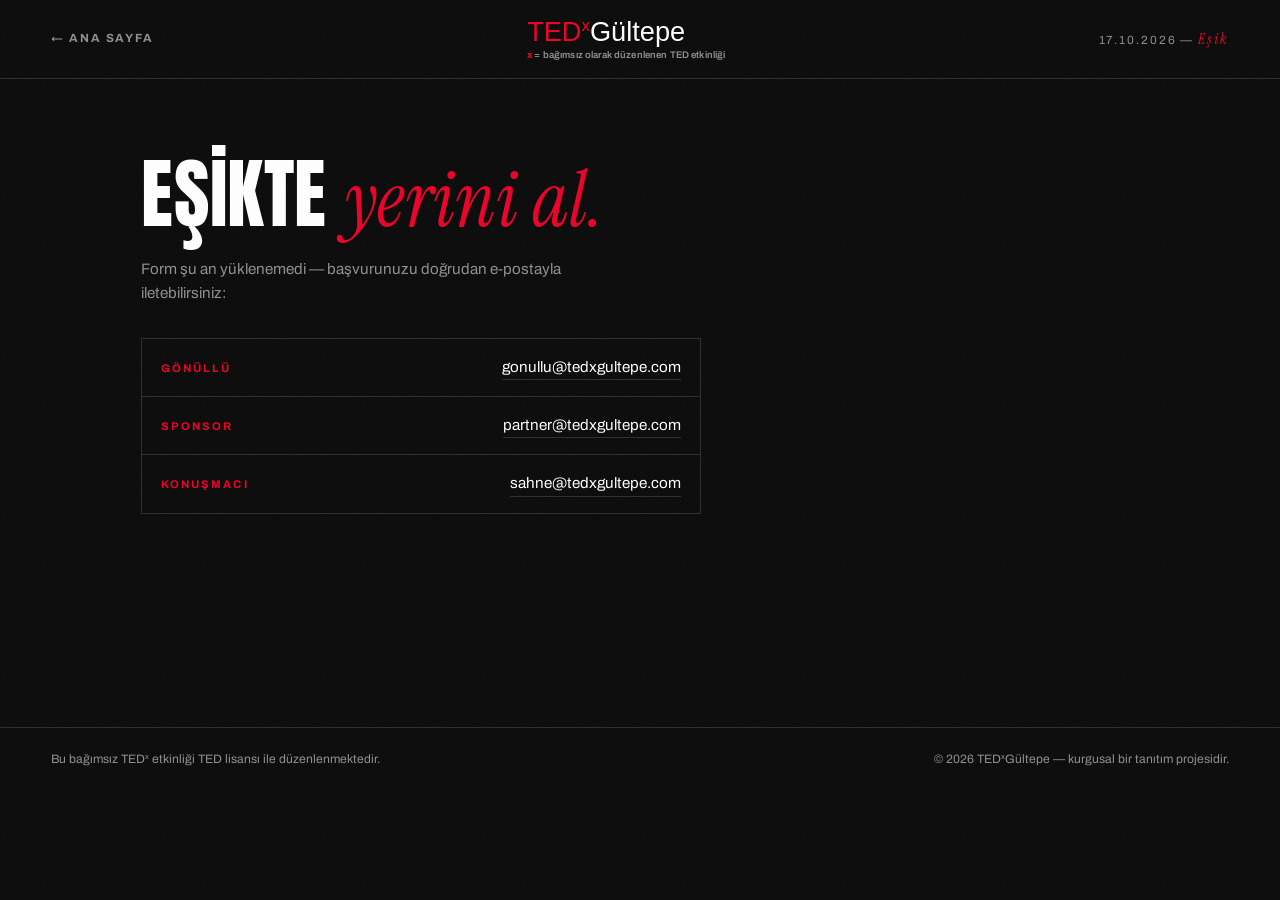
==== commit bafdf136: "Logo/hero ince Helvetica (300) + marka 'Gültepe' yazımı + .git yayından kaldırıldı (v=47) - Logo, fo" ====
--- a/basvuru.html
+++ b/basvuru.html
@@ -25,7 +25,7 @@
   <link rel="preconnect" href="https://fonts.gstatic.com" crossorigin />
   <link href="https://fonts.googleapis.com/css2?family=Anton&family=Archivo:ital,wght@0,400;0,500;0,600;0,700;1,400&family=Instrument+Serif:ital@0;1&display=swap" rel="stylesheet" />
 
-  <link rel="stylesheet" href="css/style.css?v=45" />
+  <link rel="stylesheet" href="css/style.css?v=47" />
   <link rel="stylesheet" href="css/basvuru.css?v=39" />
 </head>
 <body class="bv">
@@ -35,7 +35,7 @@
   <header class="bv-head">
     <a class="bv-back" href="index.html">← Ana sayfa</a>
     <a class="logo" href="index.html" aria-label="TEDxGültepe — ana sayfa">
-      <span class="logo__word"><span class="logo__tedx">TED<span class="tedx-x">x</span></span><span class="logo__place">GÜLTEPE</span></span>
+      <span class="logo__word"><span class="logo__tedx">TED<span class="tedx-x">x</span></span><span class="logo__place">Gültepe</span></span>
       <span class="logo__tag"><b>x</b> = bağımsız olarak düzenlenen TED etkinliği</span>
     </a>
     <span class="bv-date">17.10.2026 — <em>Eşik</em></span>
--- a/css/style.css
+++ b/css/style.css
@@ -226,7 +226,6 @@
 .loader__word {
   font-family: var(--f-display);
   font-size: clamp(1.8rem, 5vw, 3.2rem);
-  text-transform: uppercase;
   letter-spacing: 0.04em;
 }
 .loader__count {
@@ -269,7 +268,7 @@
   padding-block: 0.75rem;
 }
 
-/* Logo — bitişik "TEDxGÜLTEPE" + TEDx marka etiketi ("x = bağımsız...") */
+/* Logo — bitişik "TEDxGültepe" + TEDx marka etiketi ("x = bağımsız...") */
 .logo {
   display: inline-flex;
   transition: opacity 0.4s ease;
@@ -277,10 +276,10 @@
   align-items: flex-start;
   gap: 0.36rem;
   line-height: 1;
-  font-family: var(--f-display);
-  font-weight: 400;
-  font-size: 1.9rem;
-  letter-spacing: 0.03em;
+  font-family: "Helvetica Neue", Helvetica, Arial, sans-serif;
+  font-weight: 300;
+  font-size: 1.7rem;
+  letter-spacing: 0;
 }
 .logo__word { display: inline-flex; align-items: baseline; }
 .logo__tedx { color: var(--c-red); }
@@ -436,10 +435,9 @@
 .hero__inner { position: relative; z-index: 2; }
 
 .hero__title {
-  font-family: var(--f-display);
-  font-weight: 400;
-  text-transform: uppercase;
-  line-height: 0.88;
+  font-family: "Helvetica Neue", Helvetica, Arial, sans-serif;
+  font-weight: 300;
+  line-height: 0.92;
   margin-left: -0.04em;
 }
 /* Mobil poster rozeti — masaüstünde yok */
@@ -925,7 +923,6 @@
   font-size: 0.68rem;
   font-weight: 600;
   letter-spacing: 0.5em;
-  text-transform: uppercase;
   color: rgba(255, 255, 255, 0.55);
 }
 .kirilma__word {
@@ -1665,7 +1662,6 @@
   font-family: var(--f-display);
   font-size: 0.9rem;
   letter-spacing: 0.4em;
-  text-transform: uppercase;
   color: rgba(255, 255, 255, 0.7);
 }
 .ptext__caption b { font-weight: 400; color: var(--c-red); }
@@ -2192,10 +2188,11 @@
 }
 
 .footer__wordmark {
-  font-family: var(--f-display);
-  font-size: clamp(3rem, 12.5vw, 12.5rem);
+  font-family: "Helvetica Neue", Helvetica, Arial, sans-serif;
+  font-weight: 300;
+  font-size: clamp(2.5rem, 10vw, 10rem);
+  letter-spacing: -0.01em;
   line-height: 0.9;
-  text-transform: uppercase;
   color: var(--c-red);
   white-space: nowrap;
   margin-left: -0.04em;
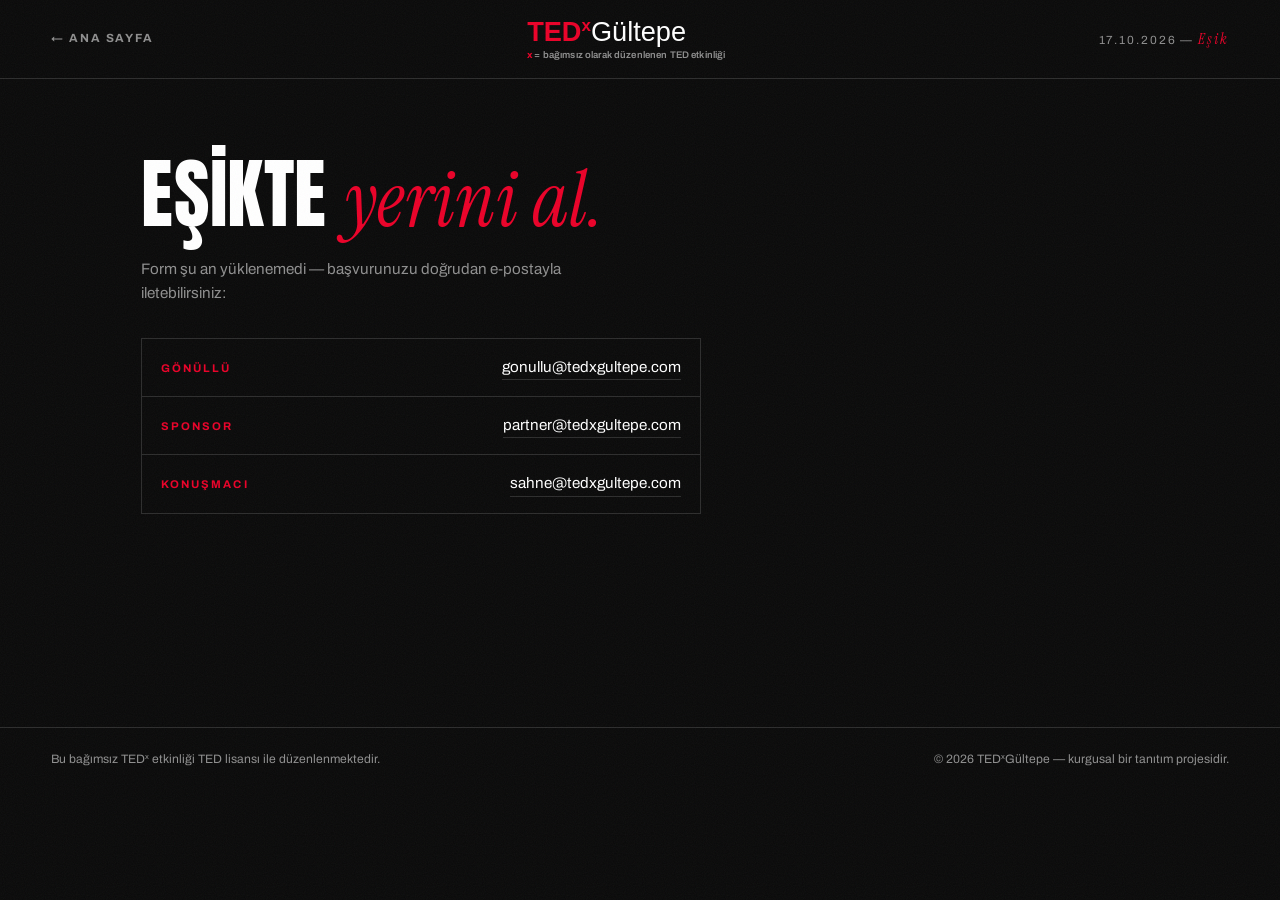
==== commit 201e9421: "Marka: TEDx kalın / Gültepe ince — resmî logo görünümü (v=48) - Logo, hero, footer, preloader, kicke" ====
--- a/basvuru.html
+++ b/basvuru.html
@@ -25,7 +25,7 @@
   <link rel="preconnect" href="https://fonts.gstatic.com" crossorigin />
   <link href="https://fonts.googleapis.com/css2?family=Anton&family=Archivo:ital,wght@0,400;0,500;0,600;0,700;1,400&family=Instrument+Serif:ital@0;1&display=swap" rel="stylesheet" />
 
-  <link rel="stylesheet" href="css/style.css?v=47" />
+  <link rel="stylesheet" href="css/style.css?v=48" />
   <link rel="stylesheet" href="css/basvuru.css?v=39" />
 </head>
 <body class="bv">
--- a/css/style.css
+++ b/css/style.css
@@ -224,10 +224,12 @@
   100% { transform: rotate(360deg); }
 }
 .loader__word {
-  font-family: var(--f-display);
+  font-family: "Helvetica Neue", Helvetica, Arial, sans-serif;
+  font-weight: 300;
   font-size: clamp(1.8rem, 5vw, 3.2rem);
   letter-spacing: 0.04em;
 }
+.loader__word b { font-weight: 700; color: var(--c-red); }
 .loader__count {
   position: absolute;
   bottom: 1.4rem; right: var(--pad-x);
@@ -282,7 +284,7 @@
   letter-spacing: 0;
 }
 .logo__word { display: inline-flex; align-items: baseline; }
-.logo__tedx { color: var(--c-red); }
+.logo__tedx { color: var(--c-red); font-weight: 700; }
 .logo__place { color: var(--c-white); }
 .logo__tag {
   font-family: var(--f-sans);
@@ -446,7 +448,8 @@
 .hero__tedx {
   font-size: var(--t-hero-tedx);
   color: var(--c-red);
-  letter-spacing: 0.02em;
+  font-weight: 700;
+  letter-spacing: 0;
 }
 .hero__name {
   font-size: var(--t-hero-name);
@@ -921,10 +924,11 @@
 .kirilma__kicker {
   margin-bottom: 2rem;
   font-size: 0.68rem;
-  font-weight: 600;
+  font-weight: 400;
   letter-spacing: 0.5em;
   color: rgba(255, 255, 255, 0.55);
 }
+.kirilma__kicker b { font-weight: 700; }
 .kirilma__word {
   font-family: var(--f-display);
   font-size: clamp(3.4rem, 14vw, 12rem);
@@ -1659,12 +1663,13 @@
 }
 .ptext__dots i.is-on { width: 2.5rem; background: var(--c-red); }
 .ptext__caption {
-  font-family: var(--f-display);
+  font-family: "Helvetica Neue", Helvetica, Arial, sans-serif;
+  font-weight: 300;
   font-size: 0.9rem;
   letter-spacing: 0.4em;
   color: rgba(255, 255, 255, 0.7);
 }
-.ptext__caption b { font-weight: 400; color: var(--c-red); }
+.ptext__caption b { font-weight: 700; color: var(--c-red); }
 .ptext__scroll {
   display: inline-flex;
   flex-direction: column;
@@ -2189,7 +2194,7 @@
 
 .footer__wordmark {
   font-family: "Helvetica Neue", Helvetica, Arial, sans-serif;
-  font-weight: 300;
+  font-weight: 700;
   font-size: clamp(2.5rem, 10vw, 10rem);
   letter-spacing: -0.01em;
   line-height: 0.9;
@@ -2198,6 +2203,7 @@
   margin-left: -0.04em;
 }
 .footer__wordmark span:not(.tedx-x) {
+  font-weight: 300;
   color: transparent;
   -webkit-text-stroke: 2px rgba(255, 255, 255, 0.35);
 }
